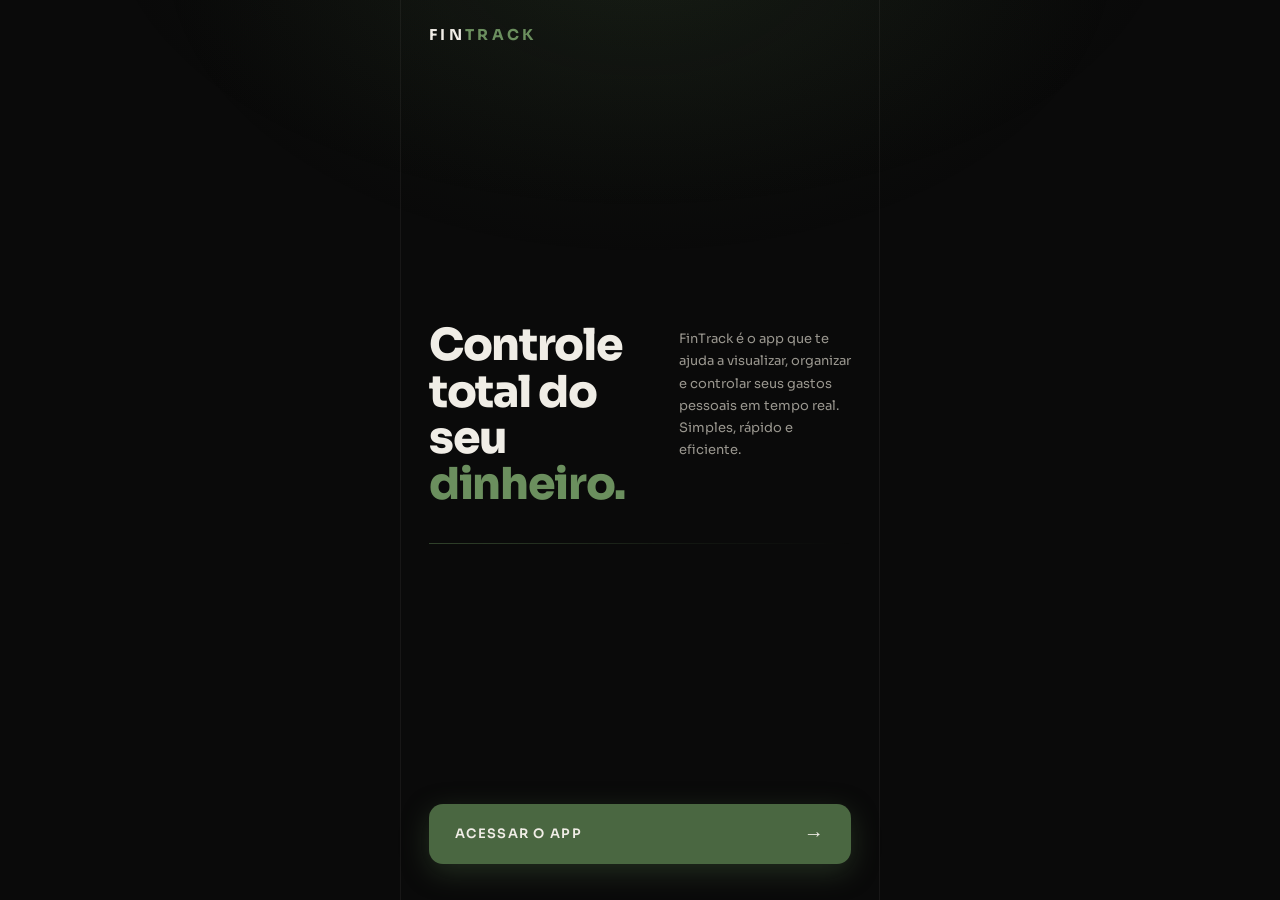
==== frontend/index.html @ 48a3d3e4 "feat: landing page redesign — Sora + layout duas colunas - Fonte Sora (geométrica, estilo C6 Bank) v" ====
<!DOCTYPE html>
<html lang="pt-BR">
<head>
  <meta charset="UTF-8" />
  <meta name="viewport" content="width=device-width, initial-scale=1.0, viewport-fit=cover, maximum-scale=1" />
  <meta name="theme-color" content="#0a0a0a" />
  <meta name="apple-mobile-web-app-capable" content="yes" />
  <meta name="apple-mobile-web-app-status-bar-style" content="black-translucent" />
  <meta name="apple-mobile-web-app-title" content="FinTrack" />
  <meta name="mobile-web-app-capable" content="yes" />
  <meta name="description" content="FinTrack — controle seus gastos pessoais com clareza." />
  <link rel="manifest" href="manifest.json" />
  <title>FinTrack — Controle de Gastos</title>

  <!-- Fonte Sora (estilo C6 Bank) -->
  <link rel="preconnect" href="https://fonts.googleapis.com" />
  <link rel="preconnect" href="https://fonts.gstatic.com" crossorigin />
  <link rel="stylesheet" href="https://fonts.googleapis.com/css2?family=Sora:wght@300;400;500;600;700;800&display=swap" />

  <link rel="stylesheet" href="_shared.css" />

  <!-- Splash screen (uma vez por sessão) -->
  <script>
    (function () {
      if (sessionStorage.getItem('ft-splash')) return;
      sessionStorage.setItem('ft-splash', '1');
      document.addEventListener('DOMContentLoaded', function () {
        var el = document.createElement('div');
        el.id = 'ft-splash';
        el.innerHTML = '<div class="s-mark">F</div><div class="s-name">FINTRACK</div><div class="s-bar"></div>';
        document.body.prepend(el);
        el.addEventListener('animationend', function (e) { if (e.animationName === 'splash-out') el.remove(); });
      });
    })();
  </script>

  <style>
    /* Sobrescreve fontes globais para esta página */
    :root {
      --font-display: 'Sora', system-ui, sans-serif;
      --font-body:    'Sora', system-ui, sans-serif;
    }

    /* ===== Reset da landing ===== */
    *, *::before, *::after { box-sizing: border-box; margin: 0; padding: 0; }

    body {
      background: #0a0a0a;
      color: #f0ede6;
      font-family: 'Sora', system-ui, sans-serif;
      -webkit-font-smoothing: antialiased;
      min-height: 100vh;
      display: flex;
      justify-content: center;
    }

    /* Container centralizado no estilo do app */
    .landing {
      width: 100%;
      max-width: 480px;
      min-height: 100vh;
      display: flex;
      flex-direction: column;
      border-left: 1px solid rgba(240,237,230,0.06);
      border-right: 1px solid rgba(240,237,230,0.06);
      position: relative;
    }

    /* Gradiente de fundo sutil */
    .landing::before {
      content: '';
      position: fixed;
      inset: 0;
      pointer-events: none;
      background: radial-gradient(800px 500px at 50% -5%, rgba(74,103,65,0.12), transparent 60%);
      z-index: 0;
    }
    .landing > * { position: relative; z-index: 1; }

    /* ===== Navbar ===== */
    .navbar {
      display: flex;
      align-items: center;
      padding: max(24px, env(safe-area-inset-top) + 14px) 28px 20px;
    }
    .navbar .wordmark {
      font-family: 'Sora', sans-serif;
      font-size: 15px;
      font-weight: 700;
      letter-spacing: 0.22em;
      text-transform: uppercase;
      color: #f0ede6;
    }
    .navbar .wordmark span { color: #6b8f5e; }

    /* ===== Hero ===== */
    .hero {
      flex: 1;
      display: flex;
      flex-direction: column;
      justify-content: center;
      padding: 24px 28px 28px;
      gap: 36px;
    }

    /* Duas colunas lado a lado */
    .hero-cols {
      display: flex;
      align-items: flex-start;
      gap: 22px;
    }

    .hero-left { flex: 0 0 54%; }

    .hero-left h1 {
      font-family: 'Sora', sans-serif;
      font-weight: 800;
      font-size: clamp(36px, 11vw, 44px);
      line-height: 1.05;
      letter-spacing: -0.03em;
      color: #f0ede6;
    }
    .hero-left h1 .accent { color: #6b8f5e; }

    .hero-right {
      flex: 1;
      padding-top: 6px;
    }
    .hero-right p {
      font-size: 13px;
      font-weight: 400;
      color: #9a978f;
      line-height: 1.7;
    }

    /* Linha divisória sutil */
    .divider {
      width: 100%;
      height: 1px;
      background: linear-gradient(90deg, rgba(74,103,65,0.6) 0%, rgba(74,103,65,0.15) 60%, transparent 100%);
    }

    /* ===== CTA ===== */
    .cta-section {
      padding: 0 28px max(36px, env(safe-area-inset-bottom) + 24px);
    }

    .btn-cta {
      display: flex;
      align-items: center;
      justify-content: space-between;
      width: 100%;
      height: 60px;
      padding: 0 26px;
      background: #4a6741;
      border-radius: 14px;
      color: #f0ede6;
      font-family: 'Sora', sans-serif;
      font-weight: 600;
      font-size: 13px;
      letter-spacing: 0.1em;
      text-transform: uppercase;
      text-decoration: none;
      box-shadow: 0 8px 28px rgba(74,103,65,0.38);
      transition: background 0.2s, transform 0.18s, box-shadow 0.2s;
      animation: rise 0.6s cubic-bezier(0.22,1,0.36,1) 0.2s both;
    }
    .btn-cta:active { transform: scale(0.98); }
    .btn-cta:hover  { background: #587d4d; box-shadow: 0 12px 36px rgba(74,103,65,0.5); }
    .btn-cta .arrow { font-size: 20px; font-weight: 300; }

    /* Animação de entrada do hero */
    .hero-cols  { animation: rise 0.55s cubic-bezier(0.22,1,0.36,1) 0.05s both; }
    .divider    { animation: rise 0.45s cubic-bezier(0.22,1,0.36,1) 0.15s both; }

    @keyframes rise {
      from { opacity: 0; transform: translateY(18px); }
      to   { opacity: 1; transform: translateY(0); }
    }
  </style>
</head>
<body>
  <div class="landing">

    <!-- Navbar -->
    <nav class="navbar">
      <div class="wordmark">Fin<span>Track</span></div>
    </nav>

    <!-- Hero -->
    <section class="hero">
      <div class="hero-cols">
        <div class="hero-left">
          <h1>Controle<br>total do<br>seu<br><span class="accent">dinheiro.</span></h1>
        </div>
        <div class="hero-right">
          <p>FinTrack é o app que te ajuda a visualizar, organizar e controlar seus gastos pessoais em tempo real. Simples, rápido e eficiente.</p>
        </div>
      </div>

      <div class="divider"></div>
    </section>

    <!-- CTA -->
    <div class="cta-section">
      <a href="dashboard.html" class="btn-cta">
        <span>Acessar o app</span>
        <span class="arrow">→</span>
      </a>
    </div>

  </div>
</body>
</html>
---- frontend/_shared.css ----
/* =====================================================================
   FinTrack — _shared.css
   Estilos compartilhados por todas as páginas do app.
   Paleta verde-musgo sobre preto profundo, mobile-first.
   ===================================================================== */

/* ---------- Fontes (Google Fonts) ---------- */
@import url('https://fonts.googleapis.com/css2?family=Cormorant+Garamond:wght@400;500;600;700&family=Inter:wght@400;500;600;700&display=swap');

/* ---------- Tokens de design (variáveis CSS) ---------- */
:root {
  /* Cores */
  --bg:           #0a0a0a;
  --bg-soft:      #111210;
  --primary:      #4a6741;
  --secondary:    #6b8f5e;
  --text:         #f0ede6;
  --text-dim:     #9a978f;
  --text-faint:   #6b6862;
  --card:         #1a1a1a;
  --card-2:       #161616;
  --border:       rgba(74, 103, 65, 0.20);
  --border-soft:  rgba(240, 237, 230, 0.06);
  --glow:         rgba(74, 103, 65, 0.35);

  /* Cores de categoria — vibrantes e distintas */
  --cat-alimentacao: #E17055;
  --cat-transporte:  #00CEC9;
  --cat-lazer:       #FDCB6E;
  --cat-moradia:     #6C5CE7;
  --cat-saude:       #00B894;
  --cat-educacao:    #E84393;
  --cat-outros:      #74B9FF;

  /* Tipografia */
  --font-display: 'Cormorant Garamond', Georgia, serif;
  --font-body:    'Inter', system-ui, -apple-system, sans-serif;

  /* Layout */
  --app-max:    480px;
  --nav-h:      72px;
  --radius:     18px;
  --radius-sm:  12px;

  /* Sombras */
  --shadow-soft: 0 8px 28px rgba(0, 0, 0, 0.45);
  --shadow-glow: 0 6px 22px var(--glow);

  /* Transições */
  --ease: cubic-bezier(0.22, 1, 0.36, 1);
}

/* ---------- Reset ---------- */
*,
*::before,
*::after { box-sizing: border-box; margin: 0; padding: 0; }

html { -webkit-text-size-adjust: 100%; }

body {
  font-family: var(--font-body);
  background: var(--bg);
  color: var(--text);
  line-height: 1.5;
  -webkit-font-smoothing: antialiased;
  text-rendering: optimizeLegibility;
  min-height: 100vh;
  display: flex;
  justify-content: center;
}

body::before {
  content: '';
  position: fixed;
  inset: 0;
  pointer-events: none;
  background:
    radial-gradient(900px 500px at 50% -10%, rgba(74,103,65,0.10), transparent 60%);
  z-index: 0;
}

img { max-width: 100%; display: block; }
button { font-family: inherit; cursor: pointer; border: none; background: none; color: inherit; }
input, select, textarea { font-family: inherit; }
a { color: inherit; text-decoration: none; }
ul { list-style: none; }

/* ---------- Container do app ---------- */
.app {
  position: relative;
  z-index: 1;
  width: 100%;
  max-width: var(--app-max);
  min-height: 100vh;
  background: var(--bg);
  display: flex;
  flex-direction: column;
  border-left: 1px solid var(--border-soft);
  border-right: 1px solid var(--border-soft);
}

.screen {
  flex: 1;
  padding: 0 20px calc(var(--nav-h) + 28px);
  animation: page-in 0.5s var(--ease) both;
}

/* ---------- Tipografia utilitária ---------- */
.display {
  font-family: var(--font-display);
  font-weight: 400;
  line-height: 0.92;
  letter-spacing: 0.5px;
  text-transform: uppercase;
}
.eyebrow {
  font-size: 12px;
  letter-spacing: 0.18em;
  text-transform: uppercase;
  color: var(--secondary);
  font-weight: 600;
}
.muted { color: var(--text-dim); }
.faint { color: var(--text-faint); }

/* ---------- Cabeçalho de página ---------- */
.topbar {
  position: sticky;
  top: 0;
  z-index: 20;
  padding: max(26px, env(safe-area-inset-top) + 12px) 20px 16px;
  background: linear-gradient(180deg, var(--bg) 70%, transparent);
  display: flex;
  align-items: flex-end;
  justify-content: space-between;
  gap: 12px;
}
.topbar h1 {
  font-family: var(--font-display);
  font-weight: 600;
  font-size: 38px;
  letter-spacing: 0.5px;
  line-height: 0.95;
}
.topbar .sub { font-size: 13px; color: var(--text-dim); margin-top: 2px; }

/* ---------- Cards ---------- */
.card {
  background: linear-gradient(180deg, rgba(26,26,26,0.92), rgba(20,20,20,0.92));
  backdrop-filter: blur(8px);
  -webkit-backdrop-filter: blur(8px);
  border: 1px solid var(--border);
  border-radius: var(--radius);
  padding: 18px;
  box-shadow: var(--shadow-soft);
  transition: transform 0.25s var(--ease), border-color 0.25s var(--ease), box-shadow 0.25s var(--ease);
}
.card.interactive:hover { transform: translateY(-3px); border-color: rgba(74,103,65,0.45); }
.card.interactive:active { transform: translateY(-1px) scale(0.995); }

/* ---------- Botões ---------- */
.btn {
  display: inline-flex;
  align-items: center;
  justify-content: center;
  gap: 9px;
  height: 54px;
  padding: 0 24px;
  border-radius: 14px;
  font-weight: 600;
  font-size: 16px;
  letter-spacing: 0.01em;
  transition: transform 0.18s var(--ease), box-shadow 0.25s var(--ease), background 0.25s var(--ease), filter 0.2s var(--ease);
  user-select: none;
}
.btn:active { transform: scale(0.96); }
.btn-primary {
  background: linear-gradient(180deg, var(--secondary), var(--primary));
  color: #0c130a;
  box-shadow: var(--shadow-glow);
}
.btn-primary:hover { filter: brightness(1.06); box-shadow: 0 10px 30px var(--glow); }
.btn-ghost {
  background: rgba(240,237,230,0.04);
  border: 1px solid var(--border);
  color: var(--text);
}
.btn-ghost:hover { border-color: rgba(74,103,65,0.5); background: rgba(74,103,65,0.08); }
.btn-block { width: 100%; }
.btn-danger { background: rgba(180, 70, 60, 0.14); border: 1px solid rgba(180,70,60,0.4); color: #e8a59c; }
.btn-danger:hover { background: rgba(180,70,60,0.22); }

/* ---------- Pills ---------- */
.pills {
  display: flex;
  gap: 9px;
  overflow-x: auto;
  padding: 4px 0 8px;
  scrollbar-width: none;
}
.pills::-webkit-scrollbar { display: none; }
.pill {
  flex: 0 0 auto;
  display: inline-flex;
  align-items: center;
  gap: 7px;
  height: 38px;
  padding: 0 15px;
  border-radius: 100px;
  font-size: 13.5px;
  font-weight: 500;
  white-space: nowrap;
  background: rgba(240,237,230,0.04);
  border: 1px solid var(--border-soft);
  color: var(--text-dim);
  transition: all 0.2s var(--ease);
}
.pill:active { transform: scale(0.95); }
.pill.active {
  background: rgba(74,103,65,0.22);
  border-color: var(--primary);
  color: var(--text);
  box-shadow: 0 0 0 1px rgba(74,103,65,0.3), var(--shadow-glow);
}

/* ---------- Campos de formulário ---------- */
.field { margin-bottom: 18px; }
.field label {
  display: block;
  font-size: 12px;
  letter-spacing: 0.12em;
  text-transform: uppercase;
  color: var(--text-dim);
  margin-bottom: 9px;
  font-weight: 600;
}
.input {
  width: 100%;
  height: 56px;
  padding: 0 16px;
  background: var(--card);
  border: 1px solid var(--border);
  border-radius: var(--radius-sm);
  color: var(--text);
  font-size: 16px;
  transition: border-color 0.2s var(--ease), box-shadow 0.2s var(--ease);
}
.input::placeholder { color: var(--text-faint); }
.input:focus {
  outline: none;
  border-color: var(--secondary);
  box-shadow: 0 0 0 3px rgba(74,103,65,0.18);
}
textarea.input { height: auto; min-height: 92px; padding: 14px 16px; resize: vertical; line-height: 1.5; }

/* ---------- Navegação inferior fixa ---------- */
.bottom-nav {
  position: fixed;
  bottom: 0;
  left: 50%;
  transform: translateX(-50%);
  width: 100%;
  max-width: var(--app-max);
  height: var(--nav-h);
  display: grid;
  grid-template-columns: repeat(4, 1fr);
  align-items: center;
  background: rgba(14,14,14,0.82);
  backdrop-filter: blur(18px) saturate(140%);
  -webkit-backdrop-filter: blur(18px) saturate(140%);
  border-top: 1px solid var(--border);
  padding-bottom: env(safe-area-inset-bottom, 0);
  z-index: 50;
}
.nav-item {
  display: flex;
  flex-direction: column;
  align-items: center;
  gap: 4px;
  font-size: 10.5px;
  letter-spacing: 0.04em;
  color: var(--text-faint);
  font-weight: 600;
  transition: color 0.2s var(--ease);
}
.nav-item svg { width: 23px; height: 23px; transition: transform 0.25s var(--ease); }
.nav-item:active svg { transform: scale(0.85); }
.nav-item.active { color: var(--secondary); }
.nav-item.active svg { filter: drop-shadow(0 0 8px var(--glow)); }

.nav-item.nav-add svg {
  width: 46px; height: 46px;
  margin-top: -22px;
  background: linear-gradient(180deg, var(--secondary), var(--primary));
  border-radius: 50%;
  padding: 11px;
  color: #0c130a;
  box-shadow: var(--shadow-glow);
}

/* ---------- Spinner ---------- */
.spinner {
  width: 34px; height: 34px;
  border-radius: 50%;
  border: 3px solid rgba(74,103,65,0.22);
  border-top-color: var(--secondary);
  animation: spin 0.8s linear infinite;
}
.loading-wrap {
  display: flex;
  flex-direction: column;
  align-items: center;
  gap: 14px;
  padding: 60px 0;
  color: var(--text-dim);
  font-size: 13px;
}

/* ---------- Estado vazio ---------- */
.empty {
  text-align: center;
  padding: 54px 24px;
  color: var(--text-dim);
}
.empty .ic { font-size: 38px; margin-bottom: 12px; opacity: 0.7; }

/* ---------- Notice (API offline / demo) ---------- */
.notice {
  display: flex;
  align-items: center;
  gap: 9px;
  font-size: 12px;
  color: var(--text-dim);
  background: rgba(201,178,122,0.08);
  border: 1px solid rgba(201,178,122,0.2);
  border-radius: 10px;
  padding: 9px 12px;
  margin: 4px 0 14px;
}
.notice b { color: var(--cat-lazer); font-weight: 600; }

/* ---------- Toast ---------- */
.toast {
  position: fixed;
  left: 50%;
  bottom: calc(var(--nav-h) + 18px);
  transform: translate(-50%, 24px);
  background: linear-gradient(180deg, var(--secondary), var(--primary));
  color: #0c130a;
  font-weight: 600;
  font-size: 14px;
  padding: 13px 22px;
  border-radius: 100px;
  box-shadow: var(--shadow-glow);
  opacity: 0;
  pointer-events: none;
  transition: opacity 0.3s var(--ease), transform 0.4s var(--ease);
  z-index: 200;
  display: flex; align-items: center; gap: 8px;
}
.toast.show { opacity: 1; transform: translate(-50%, 0); }

/* ---------- Animações ---------- */
@keyframes spin { to { transform: rotate(360deg); } }
@keyframes page-in {
  from { opacity: 0; transform: translateY(10px); }
  to   { opacity: 1; transform: translateY(0); }
}
@keyframes rise {
  from { opacity: 0; transform: translateY(16px); }
  to   { opacity: 1; transform: translateY(0); }
}
@keyframes pop {
  0%   { transform: scale(0.6); opacity: 0; }
  60%  { transform: scale(1.08); }
  100% { transform: scale(1); opacity: 1; }
}
.rise { animation: rise 0.55s var(--ease) both; }
.stagger > * { animation: rise 0.5s var(--ease) both; }
.stagger > *:nth-child(1) { animation-delay: 0.04s; }
.stagger > *:nth-child(2) { animation-delay: 0.10s; }
.stagger > *:nth-child(3) { animation-delay: 0.16s; }
.stagger > *:nth-child(4) { animation-delay: 0.22s; }
.stagger > *:nth-child(5) { animation-delay: 0.28s; }
.stagger > *:nth-child(6) { animation-delay: 0.34s; }
.stagger > *:nth-child(7) { animation-delay: 0.40s; }

@media (prefers-reduced-motion: reduce) {
  * { animation: none !important; transition: none !important; }
}

/* Scrollbar discreta */
::-webkit-scrollbar { width: 0; height: 0; }

/* ---------- Splash screen ---------- */
#ft-splash {
  position: fixed; inset: 0; z-index: 9999;
  background: #0a0a0a;
  display: flex; flex-direction: column;
  align-items: center; justify-content: center; gap: 18px;
  animation: splash-out 0.45s cubic-bezier(0.55, 0, 1, 0.45) 1.9s forwards;
}
#ft-splash .s-mark {
  width: 80px; height: 80px; border-radius: 24px;
  background: linear-gradient(160deg, #6b8f5e, #4a6741);
  display: grid; place-items: center;
  font-family: 'Cormorant Garamond', Georgia, serif; font-size: 52px; font-weight: 700;
  color: #0c130a;
  box-shadow: 0 0 60px rgba(74,103,65,0.55), 0 0 140px rgba(74,103,65,0.18);
  animation: splash-pop 0.6s cubic-bezier(0.22, 1, 0.36, 1) both;
}
#ft-splash .s-name {
  font-family: 'Cormorant Garamond', Georgia, serif; font-size: 58px; font-weight: 600;
  letter-spacing: 12px; color: #f0ede6; line-height: 1;
  animation: splash-rise 0.5s cubic-bezier(0.22, 1, 0.36, 1) 0.3s both;
}
#ft-splash .s-bar {
  width: 48px; height: 2px; border-radius: 2px;
  background: linear-gradient(90deg, #6b8f5e, transparent);
  animation: splash-rise 0.5s cubic-bezier(0.22, 1, 0.36, 1) 0.5s both;
}
@keyframes splash-pop {
  0%   { transform: scale(0.2) rotate(-15deg); opacity: 0; }
  65%  { transform: scale(1.1) rotate(2deg); }
  100% { transform: scale(1) rotate(0deg); opacity: 1; }
}
@keyframes splash-rise {
  from { opacity: 0; transform: translateY(20px); }
  to   { opacity: 1; transform: translateY(0); }
}
@keyframes splash-out {
  from { opacity: 1; }
  to   { opacity: 0; pointer-events: none; }
}
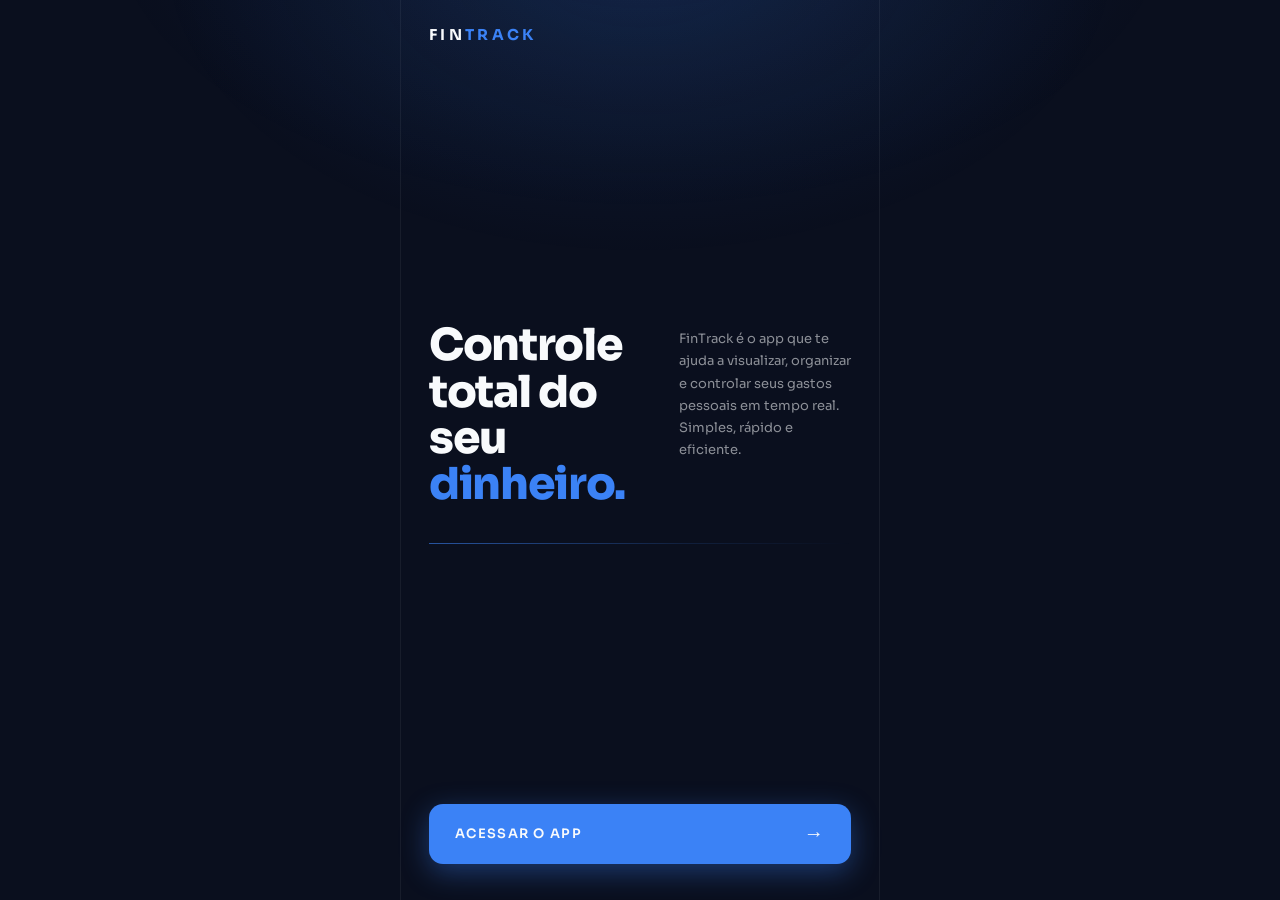
==== commit ea1e4886: "feat: paleta Midnight Finance + elementos gráficos Paleta completa atualizada em todos os arquivos: " ====
--- a/frontend/index.html
+++ b/frontend/index.html
@@ -3,7 +3,7 @@
 <head>
   <meta charset="UTF-8" />
   <meta name="viewport" content="width=device-width, initial-scale=1.0, viewport-fit=cover, maximum-scale=1" />
-  <meta name="theme-color" content="#0a0a0a" />
+  <meta name="theme-color" content="#0a0f1e" />
   <meta name="apple-mobile-web-app-capable" content="yes" />
   <meta name="apple-mobile-web-app-status-bar-style" content="black-translucent" />
   <meta name="apple-mobile-web-app-title" content="FinTrack" />
@@ -27,7 +27,7 @@
       document.addEventListener('DOMContentLoaded', function () {
         var el = document.createElement('div');
         el.id = 'ft-splash';
-        el.innerHTML = '<div class="s-mark">F</div><div class="s-name">FINTRACK</div><div class="s-bar"></div>';
+        el.innerHTML = '<div class="s-word"><span class="s-fin">Fin</span><span class="s-track">Track</span></div><div class="s-bar"></div>';
         document.body.prepend(el);
         el.addEventListener('animationend', function (e) { if (e.animationName === 'splash-out') el.remove(); });
       });
@@ -45,8 +45,8 @@
     *, *::before, *::after { box-sizing: border-box; margin: 0; padding: 0; }
 
     body {
-      background: #0a0a0a;
-      color: #f0ede6;
+      background: #0a0f1e;
+      color: #f8fafc;
       font-family: 'Sora', system-ui, sans-serif;
       -webkit-font-smoothing: antialiased;
       min-height: 100vh;
@@ -61,8 +61,8 @@
       min-height: 100vh;
       display: flex;
       flex-direction: column;
-      border-left: 1px solid rgba(240,237,230,0.06);
-      border-right: 1px solid rgba(240,237,230,0.06);
+      border-left: 1px solid rgba(248,250,252,0.06);
+      border-right: 1px solid rgba(248,250,252,0.06);
       position: relative;
     }
 
@@ -72,7 +72,7 @@
       position: fixed;
       inset: 0;
       pointer-events: none;
-      background: radial-gradient(800px 500px at 50% -5%, rgba(74,103,65,0.12), transparent 60%);
+      background: radial-gradient(800px 500px at 50% -5%, rgba(59,130,246,0.12), transparent 60%);
       z-index: 0;
     }
     .landing > * { position: relative; z-index: 1; }
@@ -89,9 +89,9 @@
       font-weight: 700;
       letter-spacing: 0.22em;
       text-transform: uppercase;
-      color: #f0ede6;
-    }
-    .navbar .wordmark span { color: #6b8f5e; }
+      color: #f8fafc;
+    }
+    .navbar .wordmark span { color: #3b82f6; }
 
     /* ===== Hero ===== */
     .hero {
@@ -118,9 +118,9 @@
       font-size: clamp(36px, 11vw, 44px);
       line-height: 1.05;
       letter-spacing: -0.03em;
-      color: #f0ede6;
-    }
-    .hero-left h1 .accent { color: #6b8f5e; }
+      color: #f8fafc;
+    }
+    .hero-left h1 .accent { color: #3b82f6; }
 
     .hero-right {
       flex: 1;
@@ -129,7 +129,7 @@
     .hero-right p {
       font-size: 13px;
       font-weight: 400;
-      color: #9a978f;
+      color: rgba(248,250,252,0.55);
       line-height: 1.7;
     }
 
@@ -137,7 +137,7 @@
     .divider {
       width: 100%;
       height: 1px;
-      background: linear-gradient(90deg, rgba(74,103,65,0.6) 0%, rgba(74,103,65,0.15) 60%, transparent 100%);
+      background: linear-gradient(90deg, rgba(59,130,246,0.6) 0%, rgba(59,130,246,0.15) 60%, transparent 100%);
     }
 
     /* ===== CTA ===== */
@@ -152,21 +152,21 @@
       width: 100%;
       height: 60px;
       padding: 0 26px;
-      background: #4a6741;
+      background: #3b82f6;
       border-radius: 14px;
-      color: #f0ede6;
+      color: #f8fafc;
       font-family: 'Sora', sans-serif;
       font-weight: 600;
       font-size: 13px;
       letter-spacing: 0.1em;
       text-transform: uppercase;
       text-decoration: none;
-      box-shadow: 0 8px 28px rgba(74,103,65,0.38);
+      box-shadow: 0 8px 28px rgba(59,130,246,0.38);
       transition: background 0.2s, transform 0.18s, box-shadow 0.2s;
       animation: rise 0.6s cubic-bezier(0.22,1,0.36,1) 0.2s both;
     }
     .btn-cta:active { transform: scale(0.98); }
-    .btn-cta:hover  { background: #587d4d; box-shadow: 0 12px 36px rgba(74,103,65,0.5); }
+    .btn-cta:hover  { background: #2563eb; box-shadow: 0 12px 36px rgba(59,130,246,0.5); }
     .btn-cta .arrow { font-size: 20px; font-weight: 300; }
 
     /* Animação de entrada do hero */
--- a/frontend/_shared.css
+++ b/frontend/_shared.css
@@ -5,23 +5,25 @@
    ===================================================================== */
 
 /* ---------- Fontes (Google Fonts) ---------- */
-@import url('https://fonts.googleapis.com/css2?family=Cormorant+Garamond:wght@400;500;600;700&family=Inter:wght@400;500;600;700&display=swap');
+@import url('https://fonts.googleapis.com/css2?family=Sora:wght@300;400;500;600;700;800&family=Inter:wght@400;500;600;700&display=swap');
 
 /* ---------- Tokens de design (variáveis CSS) ---------- */
 :root {
-  /* Cores */
-  --bg:           #0a0a0a;
-  --bg-soft:      #111210;
-  --primary:      #4a6741;
-  --secondary:    #6b8f5e;
-  --text:         #f0ede6;
-  --text-dim:     #9a978f;
-  --text-faint:   #6b6862;
-  --card:         #1a1a1a;
-  --card-2:       #161616;
-  --border:       rgba(74, 103, 65, 0.20);
-  --border-soft:  rgba(240, 237, 230, 0.06);
-  --glow:         rgba(74, 103, 65, 0.35);
+  /* Cores — Midnight Finance */
+  --bg:           #0a0f1e;
+  --bg-soft:      #111827;
+  --primary:      #3b82f6;
+  --primary-hover:#2563eb;
+  --secondary:    #60a5fa;
+  --accent:       #f59e0b;
+  --text:         #f8fafc;
+  --text-dim:     rgba(248, 250, 252, 0.55);
+  --text-faint:   rgba(248, 250, 252, 0.35);
+  --card:         #111827;
+  --card-2:       #0f1629;
+  --border:       rgba(59, 130, 246, 0.15);
+  --border-soft:  rgba(248, 250, 252, 0.06);
+  --glow:         rgba(59, 130, 246, 0.35);
 
   /* Cores de categoria — vibrantes e distintas */
   --cat-alimentacao: #E17055;
@@ -33,7 +35,7 @@
   --cat-outros:      #74B9FF;
 
   /* Tipografia */
-  --font-display: 'Cormorant Garamond', Georgia, serif;
+  --font-display: 'Sora', system-ui, sans-serif;
   --font-body:    'Inter', system-ui, -apple-system, sans-serif;
 
   /* Layout */
@@ -75,7 +77,7 @@
   inset: 0;
   pointer-events: none;
   background:
-    radial-gradient(900px 500px at 50% -10%, rgba(74,103,65,0.10), transparent 60%);
+    radial-gradient(900px 500px at 50% -10%, rgba(59,130,246,0.10), transparent 60%);
   z-index: 0;
 }
 
@@ -137,16 +139,16 @@
 }
 .topbar h1 {
   font-family: var(--font-display);
-  font-weight: 600;
-  font-size: 38px;
-  letter-spacing: 0.5px;
-  line-height: 0.95;
+  font-weight: 700;
+  font-size: 34px;
+  letter-spacing: -0.03em;
+  line-height: 1.0;
 }
 .topbar .sub { font-size: 13px; color: var(--text-dim); margin-top: 2px; }
 
 /* ---------- Cards ---------- */
 .card {
-  background: linear-gradient(180deg, rgba(26,26,26,0.92), rgba(20,20,20,0.92));
+  background: linear-gradient(180deg, rgba(17,24,39,0.94), rgba(15,20,35,0.94));
   backdrop-filter: blur(8px);
   -webkit-backdrop-filter: blur(8px);
   border: 1px solid var(--border);
@@ -155,7 +157,7 @@
   box-shadow: var(--shadow-soft);
   transition: transform 0.25s var(--ease), border-color 0.25s var(--ease), box-shadow 0.25s var(--ease);
 }
-.card.interactive:hover { transform: translateY(-3px); border-color: rgba(74,103,65,0.45); }
+.card.interactive:hover { transform: translateY(-3px); border-color: rgba(59,130,246,0.45); }
 .card.interactive:active { transform: translateY(-1px) scale(0.995); }
 
 /* ---------- Botões ---------- */
@@ -176,16 +178,16 @@
 .btn:active { transform: scale(0.96); }
 .btn-primary {
   background: linear-gradient(180deg, var(--secondary), var(--primary));
-  color: #0c130a;
+  color: #f8fafc;
   box-shadow: var(--shadow-glow);
 }
 .btn-primary:hover { filter: brightness(1.06); box-shadow: 0 10px 30px var(--glow); }
 .btn-ghost {
-  background: rgba(240,237,230,0.04);
+  background: rgba(248,250,252,0.04);
   border: 1px solid var(--border);
   color: var(--text);
 }
-.btn-ghost:hover { border-color: rgba(74,103,65,0.5); background: rgba(74,103,65,0.08); }
+.btn-ghost:hover { border-color: rgba(59,130,246,0.5); background: rgba(59,130,246,0.08); }
 .btn-block { width: 100%; }
 .btn-danger { background: rgba(180, 70, 60, 0.14); border: 1px solid rgba(180,70,60,0.4); color: #e8a59c; }
 .btn-danger:hover { background: rgba(180,70,60,0.22); }
@@ -210,17 +212,17 @@
   font-size: 13.5px;
   font-weight: 500;
   white-space: nowrap;
-  background: rgba(240,237,230,0.04);
+  background: rgba(248,250,252,0.04);
   border: 1px solid var(--border-soft);
   color: var(--text-dim);
   transition: all 0.2s var(--ease);
 }
 .pill:active { transform: scale(0.95); }
 .pill.active {
-  background: rgba(74,103,65,0.22);
+  background: rgba(59,130,246,0.18);
   border-color: var(--primary);
   color: var(--text);
-  box-shadow: 0 0 0 1px rgba(74,103,65,0.3), var(--shadow-glow);
+  box-shadow: 0 0 0 1px rgba(59,130,246,0.3), var(--shadow-glow);
 }
 
 /* ---------- Campos de formulário ---------- */
@@ -249,7 +251,7 @@
 .input:focus {
   outline: none;
   border-color: var(--secondary);
-  box-shadow: 0 0 0 3px rgba(74,103,65,0.18);
+  box-shadow: 0 0 0 3px rgba(59,130,246,0.18);
 }
 textarea.input { height: auto; min-height: 92px; padding: 14px 16px; resize: vertical; line-height: 1.5; }
 
@@ -265,7 +267,7 @@
   display: grid;
   grid-template-columns: repeat(4, 1fr);
   align-items: center;
-  background: rgba(14,14,14,0.82);
+  background: rgba(10,15,30,0.88);
   backdrop-filter: blur(18px) saturate(140%);
   -webkit-backdrop-filter: blur(18px) saturate(140%);
   border-top: 1px solid var(--border);
@@ -294,7 +296,7 @@
   background: linear-gradient(180deg, var(--secondary), var(--primary));
   border-radius: 50%;
   padding: 11px;
-  color: #0c130a;
+  color: #f8fafc;
   box-shadow: var(--shadow-glow);
 }
 
@@ -302,7 +304,7 @@
 .spinner {
   width: 34px; height: 34px;
   border-radius: 50%;
-  border: 3px solid rgba(74,103,65,0.22);
+  border: 3px solid rgba(59,130,246,0.22);
   border-top-color: var(--secondary);
   animation: spin 0.8s linear infinite;
 }
@@ -346,7 +348,7 @@
   bottom: calc(var(--nav-h) + 18px);
   transform: translate(-50%, 24px);
   background: linear-gradient(180deg, var(--secondary), var(--primary));
-  color: #0c130a;
+  color: #f8fafc;
   font-weight: 600;
   font-size: 14px;
   padding: 13px 22px;
@@ -395,38 +397,33 @@
 /* ---------- Splash screen ---------- */
 #ft-splash {
   position: fixed; inset: 0; z-index: 9999;
-  background: #0a0a0a;
+  background: #0a0f1e;
   display: flex; flex-direction: column;
-  align-items: center; justify-content: center; gap: 18px;
-  animation: splash-out 0.45s cubic-bezier(0.55, 0, 1, 0.45) 1.9s forwards;
-}
-#ft-splash .s-mark {
-  width: 80px; height: 80px; border-radius: 24px;
-  background: linear-gradient(160deg, #6b8f5e, #4a6741);
-  display: grid; place-items: center;
-  font-family: 'Cormorant Garamond', Georgia, serif; font-size: 52px; font-weight: 700;
-  color: #0c130a;
-  box-shadow: 0 0 60px rgba(74,103,65,0.55), 0 0 140px rgba(74,103,65,0.18);
-  animation: splash-pop 0.6s cubic-bezier(0.22, 1, 0.36, 1) both;
-}
-#ft-splash .s-name {
-  font-family: 'Cormorant Garamond', Georgia, serif; font-size: 58px; font-weight: 600;
-  letter-spacing: 12px; color: #f0ede6; line-height: 1;
-  animation: splash-rise 0.5s cubic-bezier(0.22, 1, 0.36, 1) 0.3s both;
-}
+  align-items: center; justify-content: center; gap: 14px;
+  animation: splash-out 0.5s ease 2.0s forwards;
+}
+#ft-splash .s-word {
+  font-family: 'Sora', system-ui, sans-serif;
+  font-weight: 800;
+  font-size: 52px;
+  letter-spacing: -0.04em;
+  line-height: 1;
+  animation: splash-word 0.7s cubic-bezier(0.22, 1, 0.36, 1) both;
+}
+#ft-splash .s-fin   { color: #3b82f6; }
+#ft-splash .s-track { color: #f8fafc; }
 #ft-splash .s-bar {
-  width: 48px; height: 2px; border-radius: 2px;
-  background: linear-gradient(90deg, #6b8f5e, transparent);
-  animation: splash-rise 0.5s cubic-bezier(0.22, 1, 0.36, 1) 0.5s both;
-}
-@keyframes splash-pop {
-  0%   { transform: scale(0.2) rotate(-15deg); opacity: 0; }
-  65%  { transform: scale(1.1) rotate(2deg); }
-  100% { transform: scale(1) rotate(0deg); opacity: 1; }
-}
-@keyframes splash-rise {
-  from { opacity: 0; transform: translateY(20px); }
-  to   { opacity: 1; transform: translateY(0); }
+  height: 2px; width: 0; border-radius: 2px;
+  background: linear-gradient(90deg, #3b82f6, #2563eb);
+  animation: splash-bar 0.55s cubic-bezier(0.22, 1, 0.36, 1) 0.35s forwards;
+}
+@keyframes splash-word {
+  from { opacity: 0; filter: blur(14px); transform: scale(0.88); }
+  to   { opacity: 1; filter: blur(0);    transform: scale(1); }
+}
+@keyframes splash-bar {
+  from { width: 0; }
+  to   { width: 72px; }
 }
 @keyframes splash-out {
   from { opacity: 1; }
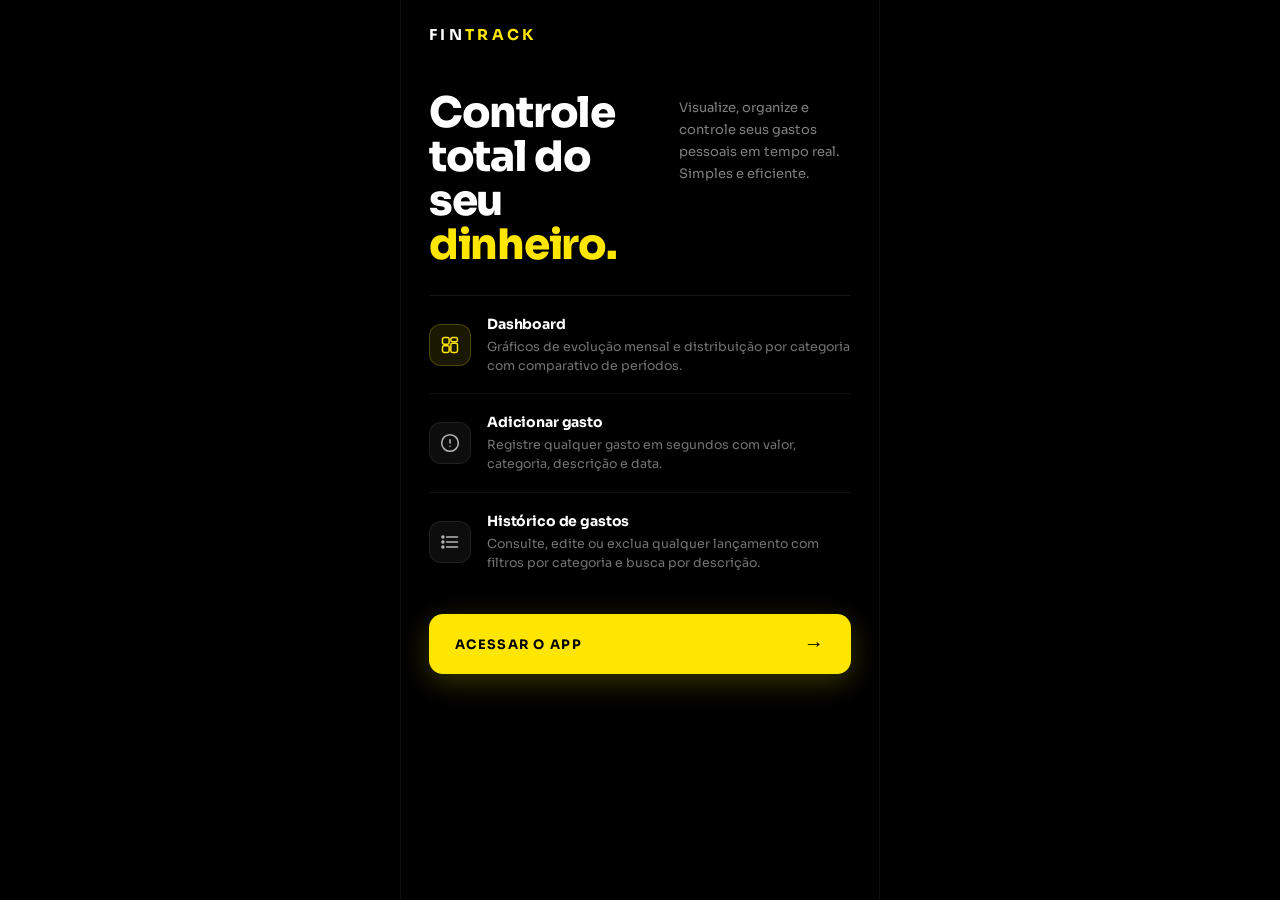
==== commit 213842a3: "feat: paleta preta/branca/amarela + features landing + emblemas SVG - Nova paleta estilo C6 Bank: fu" ====
--- a/frontend/index.html
+++ b/frontend/index.html
@@ -3,7 +3,7 @@
 <head>
   <meta charset="UTF-8" />
   <meta name="viewport" content="width=device-width, initial-scale=1.0, viewport-fit=cover, maximum-scale=1" />
-  <meta name="theme-color" content="#0a0f1e" />
+  <meta name="theme-color" content="#000000" />
   <meta name="apple-mobile-web-app-capable" content="yes" />
   <meta name="apple-mobile-web-app-status-bar-style" content="black-translucent" />
   <meta name="apple-mobile-web-app-title" content="FinTrack" />
@@ -12,14 +12,12 @@
   <link rel="manifest" href="manifest.json" />
   <title>FinTrack — Controle de Gastos</title>
 
-  <!-- Fonte Sora (estilo C6 Bank) -->
   <link rel="preconnect" href="https://fonts.googleapis.com" />
   <link rel="preconnect" href="https://fonts.gstatic.com" crossorigin />
   <link rel="stylesheet" href="https://fonts.googleapis.com/css2?family=Sora:wght@300;400;500;600;700;800&display=swap" />
 
   <link rel="stylesheet" href="_shared.css" />
 
-  <!-- Splash screen (uma vez por sessão) -->
   <script>
     (function () {
       if (sessionStorage.getItem('ft-splash')) return;
@@ -35,18 +33,16 @@
   </script>
 
   <style>
-    /* Sobrescreve fontes globais para esta página */
     :root {
       --font-display: 'Sora', system-ui, sans-serif;
       --font-body:    'Sora', system-ui, sans-serif;
     }
 
-    /* ===== Reset da landing ===== */
     *, *::before, *::after { box-sizing: border-box; margin: 0; padding: 0; }
 
     body {
-      background: #0a0f1e;
-      color: #f8fafc;
+      background: #000000;
+      color: #ffffff;
       font-family: 'Sora', system-ui, sans-serif;
       -webkit-font-smoothing: antialiased;
       min-height: 100vh;
@@ -54,28 +50,15 @@
       justify-content: center;
     }
 
-    /* Container centralizado no estilo do app */
     .landing {
       width: 100%;
       max-width: 480px;
       min-height: 100vh;
       display: flex;
       flex-direction: column;
-      border-left: 1px solid rgba(248,250,252,0.06);
-      border-right: 1px solid rgba(248,250,252,0.06);
-      position: relative;
-    }
-
-    /* Gradiente de fundo sutil */
-    .landing::before {
-      content: '';
-      position: fixed;
-      inset: 0;
-      pointer-events: none;
-      background: radial-gradient(800px 500px at 50% -5%, rgba(59,130,246,0.12), transparent 60%);
-      z-index: 0;
-    }
-    .landing > * { position: relative; z-index: 1; }
+      border-left: 1px solid rgba(255,255,255,0.06);
+      border-right: 1px solid rgba(255,255,255,0.06);
+    }
 
     /* ===== Navbar ===== */
     .navbar {
@@ -89,25 +72,23 @@
       font-weight: 700;
       letter-spacing: 0.22em;
       text-transform: uppercase;
-      color: #f8fafc;
-    }
-    .navbar .wordmark span { color: #3b82f6; }
+      color: #ffffff;
+    }
+    .navbar .wordmark span { color: #FFE600; }
 
     /* ===== Hero ===== */
     .hero {
-      flex: 1;
       display: flex;
       flex-direction: column;
-      justify-content: center;
-      padding: 24px 28px 28px;
-      gap: 36px;
-    }
-
-    /* Duas colunas lado a lado */
+      padding: 24px 28px 0;
+      gap: 28px;
+    }
+
     .hero-cols {
       display: flex;
       align-items: flex-start;
       gap: 22px;
+      animation: rise 0.55s cubic-bezier(0.22,1,0.36,1) 0.05s both;
     }
 
     .hero-left { flex: 0 0 54%; }
@@ -115,12 +96,12 @@
     .hero-left h1 {
       font-family: 'Sora', sans-serif;
       font-weight: 800;
-      font-size: clamp(36px, 11vw, 44px);
+      font-size: clamp(34px, 10.5vw, 42px);
       line-height: 1.05;
       letter-spacing: -0.03em;
-      color: #f8fafc;
-    }
-    .hero-left h1 .accent { color: #3b82f6; }
+      color: #ffffff;
+    }
+    .hero-left h1 .accent { color: #FFE600; }
 
     .hero-right {
       flex: 1;
@@ -129,20 +110,68 @@
     .hero-right p {
       font-size: 13px;
       font-weight: 400;
-      color: rgba(248,250,252,0.55);
+      color: rgba(255,255,255,0.50);
       line-height: 1.7;
     }
 
-    /* Linha divisória sutil */
+    /* Divisor */
     .divider {
       width: 100%;
       height: 1px;
-      background: linear-gradient(90deg, rgba(59,130,246,0.6) 0%, rgba(59,130,246,0.15) 60%, transparent 100%);
+      background: rgba(255,255,255,0.08);
+      animation: rise 0.45s cubic-bezier(0.22,1,0.36,1) 0.15s both;
+    }
+
+    /* ===== Features ===== */
+    .features {
+      display: flex;
+      flex-direction: column;
+      gap: 0;
+      padding: 0 28px;
+      animation: rise 0.5s cubic-bezier(0.22,1,0.36,1) 0.18s both;
+    }
+
+    .feat-item {
+      display: flex;
+      align-items: center;
+      gap: 16px;
+      padding: 18px 0;
+      border-bottom: 1px solid rgba(255,255,255,0.06);
+    }
+    .feat-item:last-child { border-bottom: none; }
+
+    .feat-icon {
+      flex: 0 0 42px;
+      height: 42px;
+      border-radius: 12px;
+      background: rgba(255,255,255,0.05);
+      border: 1px solid rgba(255,255,255,0.08);
+      display: flex;
+      align-items: center;
+      justify-content: center;
+      color: rgba(255,255,255,0.7);
+    }
+    .feat-icon svg { width: 20px; height: 20px; }
+    .feat-icon.yellow { background: rgba(255,230,0,0.10); border-color: rgba(255,230,0,0.22); color: #FFE600; }
+
+    .feat-body { flex: 1; min-width: 0; }
+    .feat-title {
+      font-size: 14px;
+      font-weight: 700;
+      color: #ffffff;
+      letter-spacing: -0.01em;
+      margin-bottom: 3px;
+    }
+    .feat-desc {
+      font-size: 12.5px;
+      color: rgba(255,255,255,0.45);
+      line-height: 1.5;
     }
 
     /* ===== CTA ===== */
     .cta-section {
-      padding: 0 28px max(36px, env(safe-area-inset-bottom) + 24px);
+      padding: 24px 28px max(36px, env(safe-area-inset-bottom) + 24px);
+      animation: rise 0.6s cubic-bezier(0.22,1,0.36,1) 0.22s both;
     }
 
     .btn-cta {
@@ -152,26 +181,21 @@
       width: 100%;
       height: 60px;
       padding: 0 26px;
-      background: #3b82f6;
+      background: #FFE600;
       border-radius: 14px;
-      color: #f8fafc;
+      color: #000000;
       font-family: 'Sora', sans-serif;
-      font-weight: 600;
+      font-weight: 700;
       font-size: 13px;
       letter-spacing: 0.1em;
       text-transform: uppercase;
       text-decoration: none;
-      box-shadow: 0 8px 28px rgba(59,130,246,0.38);
-      transition: background 0.2s, transform 0.18s, box-shadow 0.2s;
-      animation: rise 0.6s cubic-bezier(0.22,1,0.36,1) 0.2s both;
+      box-shadow: 0 8px 28px rgba(255,230,0,0.22);
+      transition: filter 0.2s, transform 0.18s;
     }
     .btn-cta:active { transform: scale(0.98); }
-    .btn-cta:hover  { background: #2563eb; box-shadow: 0 12px 36px rgba(59,130,246,0.5); }
+    .btn-cta:hover  { filter: brightness(1.06); }
     .btn-cta .arrow { font-size: 20px; font-weight: 300; }
-
-    /* Animação de entrada do hero */
-    .hero-cols  { animation: rise 0.55s cubic-bezier(0.22,1,0.36,1) 0.05s both; }
-    .divider    { animation: rise 0.45s cubic-bezier(0.22,1,0.36,1) 0.15s both; }
 
     @keyframes rise {
       from { opacity: 0; transform: translateY(18px); }
@@ -182,26 +206,65 @@
 <body>
   <div class="landing">
 
-    <!-- Navbar -->
     <nav class="navbar">
       <div class="wordmark">Fin<span>Track</span></div>
     </nav>
 
-    <!-- Hero -->
     <section class="hero">
       <div class="hero-cols">
         <div class="hero-left">
           <h1>Controle<br>total do<br>seu<br><span class="accent">dinheiro.</span></h1>
         </div>
         <div class="hero-right">
-          <p>FinTrack é o app que te ajuda a visualizar, organizar e controlar seus gastos pessoais em tempo real. Simples, rápido e eficiente.</p>
+          <p>Visualize, organize e controle seus gastos pessoais em tempo real. Simples e eficiente.</p>
         </div>
       </div>
 
       <div class="divider"></div>
     </section>
 
-    <!-- CTA -->
+    <!-- Seção de funcionalidades -->
+    <div class="features">
+
+      <div class="feat-item">
+        <div class="feat-icon yellow">
+          <svg viewBox="0 0 24 24" fill="none" stroke="currentColor" stroke-width="1.8" stroke-linecap="round" stroke-linejoin="round">
+            <rect x="3" y="3" width="8" height="8" rx="2"/><rect x="13" y="3" width="8" height="5" rx="2"/>
+            <rect x="13" y="10" width="8" height="11" rx="2"/><rect x="3" y="13" width="8" height="8" rx="2"/>
+          </svg>
+        </div>
+        <div class="feat-body">
+          <div class="feat-title">Dashboard</div>
+          <div class="feat-desc">Gráficos de evolução mensal e distribuição por categoria com comparativo de períodos.</div>
+        </div>
+      </div>
+
+      <div class="feat-item">
+        <div class="feat-icon">
+          <svg viewBox="0 0 24 24" fill="none" stroke="currentColor" stroke-width="1.8" stroke-linecap="round" stroke-linejoin="round">
+            <circle cx="12" cy="12" r="10"/><path d="M12 8v4"/><path d="M12 16h.01"/>
+          </svg>
+        </div>
+        <div class="feat-body">
+          <div class="feat-title">Adicionar gasto</div>
+          <div class="feat-desc">Registre qualquer gasto em segundos com valor, categoria, descrição e data.</div>
+        </div>
+      </div>
+
+      <div class="feat-item">
+        <div class="feat-icon">
+          <svg viewBox="0 0 24 24" fill="none" stroke="currentColor" stroke-width="1.8" stroke-linecap="round" stroke-linejoin="round">
+            <path d="M8 6h13M8 12h13M8 18h13"/><circle cx="3.5" cy="6" r="1.2"/><circle cx="3.5" cy="12" r="1.2"/><circle cx="3.5" cy="18" r="1.2"/>
+          </svg>
+        </div>
+        <div class="feat-body">
+          <div class="feat-title">Histórico de gastos</div>
+          <div class="feat-desc">Consulte, edite ou exclua qualquer lançamento com filtros por categoria e busca por descrição.</div>
+        </div>
+      </div>
+
+    </div>
+
     <div class="cta-section">
       <a href="dashboard.html" class="btn-cta">
         <span>Acessar o app</span>
--- a/frontend/_shared.css
+++ b/frontend/_shared.css
@@ -1,31 +1,26 @@
 /* =====================================================================
    FinTrack — _shared.css
-   Estilos compartilhados por todas as páginas do app.
-   Paleta verde-musgo sobre preto profundo, mobile-first.
+   Paleta: preto puro + branco predominante + amarelo acento (C6-style)
    ===================================================================== */
 
-/* ---------- Fontes (Google Fonts) ---------- */
 @import url('https://fonts.googleapis.com/css2?family=Sora:wght@300;400;500;600;700;800&family=Inter:wght@400;500;600;700&display=swap');
 
-/* ---------- Tokens de design (variáveis CSS) ---------- */
 :root {
-  /* Cores — Midnight Finance */
-  --bg:           #0a0f1e;
-  --bg-soft:      #111827;
-  --primary:      #3b82f6;
-  --primary-hover:#2563eb;
-  --secondary:    #60a5fa;
-  --accent:       #f59e0b;
-  --text:         #f8fafc;
-  --text-dim:     rgba(248, 250, 252, 0.55);
-  --text-faint:   rgba(248, 250, 252, 0.35);
-  --card:         #111827;
-  --card-2:       #0f1629;
-  --border:       rgba(59, 130, 246, 0.15);
-  --border-soft:  rgba(248, 250, 252, 0.06);
-  --glow:         rgba(59, 130, 246, 0.35);
-
-  /* Cores de categoria — vibrantes e distintas */
+  --bg:           #000000;
+  --bg-soft:      #111111;
+  --primary:      #FFE600;
+  --primary-hover:#F5DC00;
+  --secondary:    #FFFFFF;
+  --accent:       #FFE600;
+  --text:         #FFFFFF;
+  --text-dim:     rgba(255, 255, 255, 0.55);
+  --text-faint:   rgba(255, 255, 255, 0.28);
+  --card:         #111111;
+  --card-2:       #0A0A0A;
+  --border:       rgba(255, 255, 255, 0.10);
+  --border-soft:  rgba(255, 255, 255, 0.06);
+  --glow:         rgba(255, 230, 0, 0.22);
+
   --cat-alimentacao: #E17055;
   --cat-transporte:  #00CEC9;
   --cat-lazer:       #FDCB6E;
@@ -34,28 +29,21 @@
   --cat-educacao:    #E84393;
   --cat-outros:      #74B9FF;
 
-  /* Tipografia */
   --font-display: 'Sora', system-ui, sans-serif;
   --font-body:    'Inter', system-ui, -apple-system, sans-serif;
 
-  /* Layout */
   --app-max:    480px;
   --nav-h:      72px;
   --radius:     18px;
   --radius-sm:  12px;
 
-  /* Sombras */
-  --shadow-soft: 0 8px 28px rgba(0, 0, 0, 0.45);
+  --shadow-soft: 0 8px 28px rgba(0, 0, 0, 0.6);
   --shadow-glow: 0 6px 22px var(--glow);
 
-  /* Transições */
   --ease: cubic-bezier(0.22, 1, 0.36, 1);
 }
 
-/* ---------- Reset ---------- */
-*,
-*::before,
-*::after { box-sizing: border-box; margin: 0; padding: 0; }
+*, *::before, *::after { box-sizing: border-box; margin: 0; padding: 0; }
 
 html { -webkit-text-size-adjust: 100%; }
 
@@ -71,23 +59,12 @@
   justify-content: center;
 }
 
-body::before {
-  content: '';
-  position: fixed;
-  inset: 0;
-  pointer-events: none;
-  background:
-    radial-gradient(900px 500px at 50% -10%, rgba(59,130,246,0.10), transparent 60%);
-  z-index: 0;
-}
-
 img { max-width: 100%; display: block; }
 button { font-family: inherit; cursor: pointer; border: none; background: none; color: inherit; }
 input, select, textarea { font-family: inherit; }
 a { color: inherit; text-decoration: none; }
 ul { list-style: none; }
 
-/* ---------- Container do app ---------- */
 .app {
   position: relative;
   z-index: 1;
@@ -107,7 +84,7 @@
   animation: page-in 0.5s var(--ease) both;
 }
 
-/* ---------- Tipografia utilitária ---------- */
+/* ---------- Tipografia ---------- */
 .display {
   font-family: var(--font-display);
   font-weight: 400;
@@ -119,19 +96,19 @@
   font-size: 12px;
   letter-spacing: 0.18em;
   text-transform: uppercase;
-  color: var(--secondary);
+  color: var(--text-dim);
   font-weight: 600;
 }
 .muted { color: var(--text-dim); }
 .faint { color: var(--text-faint); }
 
-/* ---------- Cabeçalho de página ---------- */
+/* ---------- Topbar ---------- */
 .topbar {
   position: sticky;
   top: 0;
   z-index: 20;
   padding: max(26px, env(safe-area-inset-top) + 12px) 20px 16px;
-  background: linear-gradient(180deg, var(--bg) 70%, transparent);
+  background: linear-gradient(180deg, #000 70%, transparent);
   display: flex;
   align-items: flex-end;
   justify-content: space-between;
@@ -148,16 +125,14 @@
 
 /* ---------- Cards ---------- */
 .card {
-  background: linear-gradient(180deg, rgba(17,24,39,0.94), rgba(15,20,35,0.94));
-  backdrop-filter: blur(8px);
-  -webkit-backdrop-filter: blur(8px);
+  background: var(--card);
   border: 1px solid var(--border);
   border-radius: var(--radius);
   padding: 18px;
   box-shadow: var(--shadow-soft);
-  transition: transform 0.25s var(--ease), border-color 0.25s var(--ease), box-shadow 0.25s var(--ease);
-}
-.card.interactive:hover { transform: translateY(-3px); border-color: rgba(59,130,246,0.45); }
+  transition: transform 0.25s var(--ease), border-color 0.25s var(--ease);
+}
+.card.interactive:hover { transform: translateY(-3px); border-color: rgba(255,230,0,0.3); }
 .card.interactive:active { transform: translateY(-1px) scale(0.995); }
 
 /* ---------- Botões ---------- */
@@ -172,24 +147,24 @@
   font-weight: 600;
   font-size: 16px;
   letter-spacing: 0.01em;
-  transition: transform 0.18s var(--ease), box-shadow 0.25s var(--ease), background 0.25s var(--ease), filter 0.2s var(--ease);
+  transition: transform 0.18s var(--ease), box-shadow 0.25s var(--ease), filter 0.2s var(--ease);
   user-select: none;
 }
 .btn:active { transform: scale(0.96); }
 .btn-primary {
-  background: linear-gradient(180deg, var(--secondary), var(--primary));
-  color: #f8fafc;
-  box-shadow: var(--shadow-glow);
-}
-.btn-primary:hover { filter: brightness(1.06); box-shadow: 0 10px 30px var(--glow); }
+  background: var(--primary);
+  color: #000000;
+  box-shadow: 0 6px 20px rgba(255,230,0,0.18);
+}
+.btn-primary:hover { filter: brightness(1.06); box-shadow: 0 10px 30px rgba(255,230,0,0.28); }
 .btn-ghost {
-  background: rgba(248,250,252,0.04);
+  background: rgba(255,255,255,0.04);
   border: 1px solid var(--border);
   color: var(--text);
 }
-.btn-ghost:hover { border-color: rgba(59,130,246,0.5); background: rgba(59,130,246,0.08); }
+.btn-ghost:hover { border-color: rgba(255,230,0,0.4); background: rgba(255,230,0,0.06); }
 .btn-block { width: 100%; }
-.btn-danger { background: rgba(180, 70, 60, 0.14); border: 1px solid rgba(180,70,60,0.4); color: #e8a59c; }
+.btn-danger { background: rgba(180,70,60,0.14); border: 1px solid rgba(180,70,60,0.4); color: #e8a59c; }
 .btn-danger:hover { background: rgba(180,70,60,0.22); }
 
 /* ---------- Pills ---------- */
@@ -205,27 +180,29 @@
   flex: 0 0 auto;
   display: inline-flex;
   align-items: center;
-  gap: 7px;
+  gap: 6px;
   height: 38px;
   padding: 0 15px;
   border-radius: 100px;
   font-size: 13.5px;
   font-weight: 500;
   white-space: nowrap;
-  background: rgba(248,250,252,0.04);
+  background: rgba(255,255,255,0.04);
   border: 1px solid var(--border-soft);
   color: var(--text-dim);
   transition: all 0.2s var(--ease);
 }
 .pill:active { transform: scale(0.95); }
 .pill.active {
-  background: rgba(59,130,246,0.18);
+  background: rgba(255,230,0,0.10);
   border-color: var(--primary);
   color: var(--text);
-  box-shadow: 0 0 0 1px rgba(59,130,246,0.3), var(--shadow-glow);
-}
-
-/* ---------- Campos de formulário ---------- */
+  box-shadow: 0 0 0 1px rgba(255,230,0,0.15);
+}
+.pill-icon { display: flex; align-items: center; justify-content: center; }
+.pill-icon svg { width: 13px; height: 13px; }
+
+/* ---------- Formulários ---------- */
 .field { margin-bottom: 18px; }
 .field label {
   display: block;
@@ -246,16 +223,18 @@
   color: var(--text);
   font-size: 16px;
   transition: border-color 0.2s var(--ease), box-shadow 0.2s var(--ease);
+  -webkit-appearance: none;
+  appearance: none;
 }
 .input::placeholder { color: var(--text-faint); }
 .input:focus {
   outline: none;
-  border-color: var(--secondary);
-  box-shadow: 0 0 0 3px rgba(59,130,246,0.18);
+  border-color: var(--primary);
+  box-shadow: 0 0 0 3px rgba(255,230,0,0.12);
 }
 textarea.input { height: auto; min-height: 92px; padding: 14px 16px; resize: vertical; line-height: 1.5; }
 
-/* ---------- Navegação inferior fixa ---------- */
+/* ---------- Nav inferior ---------- */
 .bottom-nav {
   position: fixed;
   bottom: 0;
@@ -267,7 +246,7 @@
   display: grid;
   grid-template-columns: repeat(4, 1fr);
   align-items: center;
-  background: rgba(10,15,30,0.88);
+  background: rgba(0,0,0,0.92);
   backdrop-filter: blur(18px) saturate(140%);
   -webkit-backdrop-filter: blur(18px) saturate(140%);
   border-top: 1px solid var(--border);
@@ -287,25 +266,25 @@
 }
 .nav-item svg { width: 23px; height: 23px; transition: transform 0.25s var(--ease); }
 .nav-item:active svg { transform: scale(0.85); }
-.nav-item.active { color: var(--secondary); }
-.nav-item.active svg { filter: drop-shadow(0 0 8px var(--glow)); }
+.nav-item.active { color: var(--primary); }
+.nav-item.active svg { filter: drop-shadow(0 0 6px rgba(255,230,0,0.4)); }
 
 .nav-item.nav-add svg {
   width: 46px; height: 46px;
   margin-top: -22px;
-  background: linear-gradient(180deg, var(--secondary), var(--primary));
+  background: var(--primary);
   border-radius: 50%;
   padding: 11px;
-  color: #f8fafc;
-  box-shadow: var(--shadow-glow);
+  color: #000000;
+  box-shadow: 0 4px 16px rgba(255,230,0,0.28);
 }
 
 /* ---------- Spinner ---------- */
 .spinner {
   width: 34px; height: 34px;
   border-radius: 50%;
-  border: 3px solid rgba(59,130,246,0.22);
-  border-top-color: var(--secondary);
+  border: 3px solid rgba(255,255,255,0.10);
+  border-top-color: var(--primary);
   animation: spin 0.8s linear infinite;
 }
 .loading-wrap {
@@ -326,20 +305,20 @@
 }
 .empty .ic { font-size: 38px; margin-bottom: 12px; opacity: 0.7; }
 
-/* ---------- Notice (API offline / demo) ---------- */
+/* ---------- Notice ---------- */
 .notice {
   display: flex;
   align-items: center;
   gap: 9px;
   font-size: 12px;
   color: var(--text-dim);
-  background: rgba(201,178,122,0.08);
-  border: 1px solid rgba(201,178,122,0.2);
+  background: rgba(255,230,0,0.06);
+  border: 1px solid rgba(255,230,0,0.18);
   border-radius: 10px;
   padding: 9px 12px;
   margin: 4px 0 14px;
 }
-.notice b { color: var(--cat-lazer); font-weight: 600; }
+.notice b { color: var(--primary); font-weight: 600; }
 
 /* ---------- Toast ---------- */
 .toast {
@@ -347,13 +326,13 @@
   left: 50%;
   bottom: calc(var(--nav-h) + 18px);
   transform: translate(-50%, 24px);
-  background: linear-gradient(180deg, var(--secondary), var(--primary));
-  color: #f8fafc;
-  font-weight: 600;
+  background: var(--primary);
+  color: #000000;
+  font-weight: 700;
   font-size: 14px;
   padding: 13px 22px;
   border-radius: 100px;
-  box-shadow: var(--shadow-glow);
+  box-shadow: 0 6px 20px rgba(255,230,0,0.22);
   opacity: 0;
   pointer-events: none;
   transition: opacity 0.3s var(--ease), transform 0.4s var(--ease);
@@ -391,13 +370,12 @@
   * { animation: none !important; transition: none !important; }
 }
 
-/* Scrollbar discreta */
 ::-webkit-scrollbar { width: 0; height: 0; }
 
 /* ---------- Splash screen ---------- */
 #ft-splash {
   position: fixed; inset: 0; z-index: 9999;
-  background: #0a0f1e;
+  background: #000000;
   display: flex; flex-direction: column;
   align-items: center; justify-content: center; gap: 14px;
   animation: splash-out 0.5s ease 2.0s forwards;
@@ -410,11 +388,11 @@
   line-height: 1;
   animation: splash-word 0.7s cubic-bezier(0.22, 1, 0.36, 1) both;
 }
-#ft-splash .s-fin   { color: #3b82f6; }
-#ft-splash .s-track { color: #f8fafc; }
+#ft-splash .s-fin   { color: #FFE600; }
+#ft-splash .s-track { color: #FFFFFF; }
 #ft-splash .s-bar {
   height: 2px; width: 0; border-radius: 2px;
-  background: linear-gradient(90deg, #3b82f6, #2563eb);
+  background: #FFE600;
   animation: splash-bar 0.55s cubic-bezier(0.22, 1, 0.36, 1) 0.35s forwards;
 }
 @keyframes splash-word {
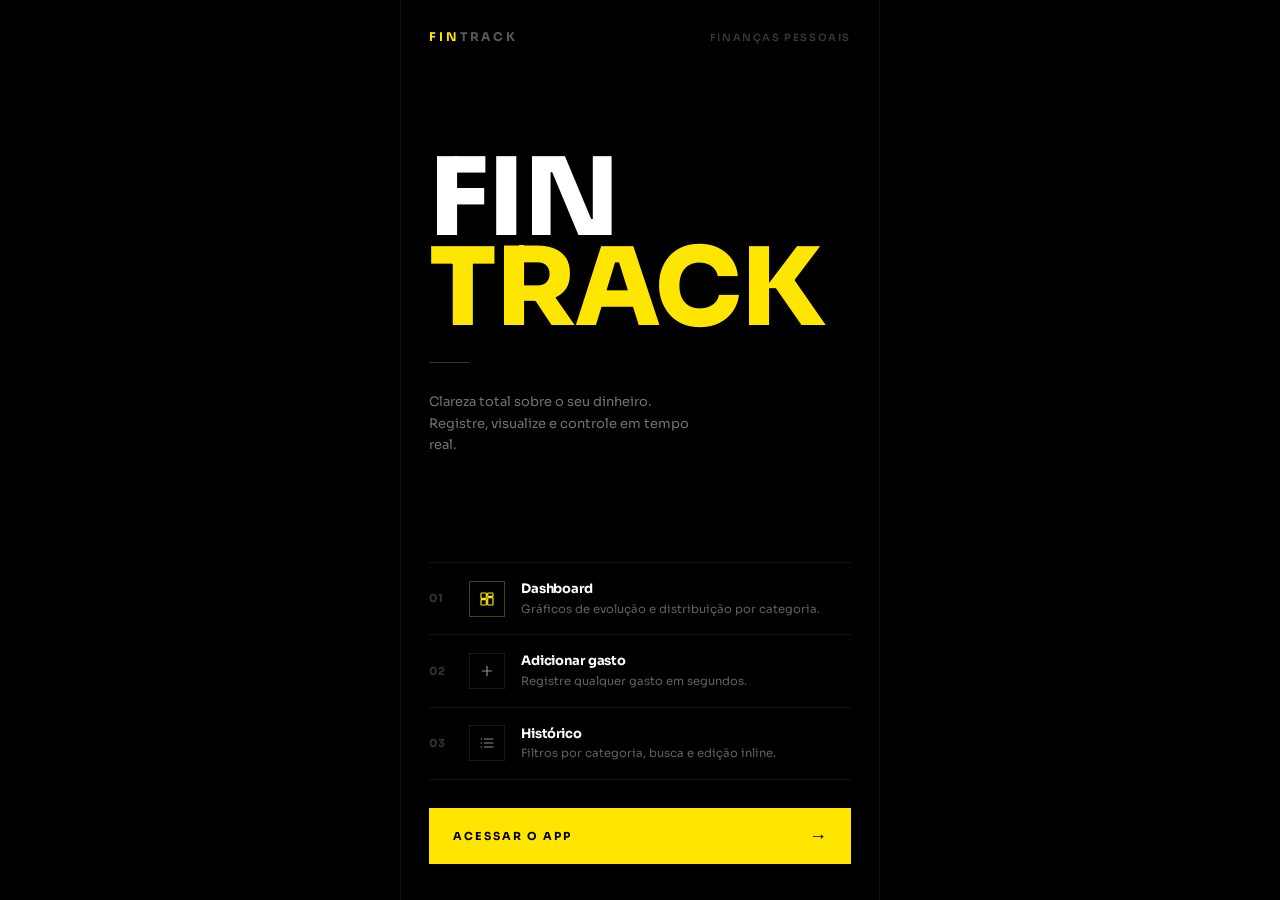
==== commit 38e182bd: "feat: redesign total — Digital Ledger editorial (C6-style) Interface completamente redesenhada com e" ====
--- a/frontend/index.html
+++ b/frontend/index.html
@@ -10,12 +10,11 @@
   <meta name="mobile-web-app-capable" content="yes" />
   <meta name="description" content="FinTrack — controle seus gastos pessoais com clareza." />
   <link rel="manifest" href="manifest.json" />
-  <title>FinTrack — Controle de Gastos</title>
+  <title>FinTrack</title>
 
   <link rel="preconnect" href="https://fonts.googleapis.com" />
   <link rel="preconnect" href="https://fonts.gstatic.com" crossorigin />
-  <link rel="stylesheet" href="https://fonts.googleapis.com/css2?family=Sora:wght@300;400;500;600;700;800&display=swap" />
-
+  <link rel="stylesheet" href="https://fonts.googleapis.com/css2?family=Sora:wght@200;300;400;500;600;700;800&display=swap" />
   <link rel="stylesheet" href="_shared.css" />
 
   <script>
@@ -33,19 +32,15 @@
   </script>
 
   <style>
-    :root {
-      --font-display: 'Sora', system-ui, sans-serif;
-      --font-body:    'Sora', system-ui, sans-serif;
-    }
-
     *, *::before, *::after { box-sizing: border-box; margin: 0; padding: 0; }
 
     body {
-      background: #000000;
-      color: #ffffff;
+      background: #000;
+      color: #fff;
       font-family: 'Sora', system-ui, sans-serif;
       -webkit-font-smoothing: antialiased;
       min-height: 100vh;
+      min-height: 100dvh;
       display: flex;
       justify-content: center;
     }
@@ -54,221 +49,237 @@
       width: 100%;
       max-width: 480px;
       min-height: 100vh;
+      min-height: 100dvh;
       display: flex;
       flex-direction: column;
-      border-left: 1px solid rgba(255,255,255,0.06);
-      border-right: 1px solid rgba(255,255,255,0.06);
-    }
-
-    /* ===== Navbar ===== */
-    .navbar {
+      border-left: 1px solid rgba(255,255,255,0.07);
+      border-right: 1px solid rgba(255,255,255,0.07);
+      overflow: hidden;
+    }
+
+    /* ── Marca topo ── */
+    .l-header {
+      padding: max(28px, env(safe-area-inset-top) + 16px) 28px 0;
       display: flex;
       align-items: center;
-      padding: max(24px, env(safe-area-inset-top) + 14px) 28px 20px;
-    }
-    .navbar .wordmark {
-      font-family: 'Sora', sans-serif;
-      font-size: 15px;
-      font-weight: 700;
-      letter-spacing: 0.22em;
+      justify-content: space-between;
+      animation: rise 0.5s cubic-bezier(0.22,1,0.36,1) 0.1s both;
+    }
+    .wordmark {
+      font-size: 12px;
+      font-weight: 700;
+      letter-spacing: 0.24em;
       text-transform: uppercase;
-      color: #ffffff;
-    }
-    .navbar .wordmark span { color: #FFE600; }
-
-    /* ===== Hero ===== */
+      color: rgba(255,255,255,0.35);
+    }
+    .wordmark strong { color: #FFE600; font-weight: 700; }
+    .l-header-tag {
+      font-size: 10px;
+      font-weight: 600;
+      letter-spacing: 0.16em;
+      text-transform: uppercase;
+      color: rgba(255,255,255,0.22);
+    }
+
+    /* ── Wordmark hero ── */
     .hero {
+      flex: 1;
+      padding: 0 28px;
       display: flex;
       flex-direction: column;
-      padding: 24px 28px 0;
-      gap: 28px;
-    }
-
-    .hero-cols {
-      display: flex;
-      align-items: flex-start;
-      gap: 22px;
-      animation: rise 0.55s cubic-bezier(0.22,1,0.36,1) 0.05s both;
-    }
-
-    .hero-left { flex: 0 0 54%; }
-
-    .hero-left h1 {
-      font-family: 'Sora', sans-serif;
+      justify-content: center;
+    }
+
+    .hero-mark {
+      line-height: 0.84;
+      letter-spacing: -0.06em;
       font-weight: 800;
-      font-size: clamp(34px, 10.5vw, 42px);
-      line-height: 1.05;
-      letter-spacing: -0.03em;
-      color: #ffffff;
-    }
-    .hero-left h1 .accent { color: #FFE600; }
-
-    .hero-right {
-      flex: 1;
-      padding-top: 6px;
-    }
-    .hero-right p {
+      animation: mark-in 0.8s cubic-bezier(0.22,1,0.36,1) 0.15s both;
+    }
+    .hero-mark .line-1 {
+      font-size: clamp(72px, 22vw, 108px);
+      color: #fff;
+      display: block;
+    }
+    .hero-mark .line-2 {
+      font-size: clamp(72px, 22vw, 108px);
+      color: #FFE600;
+      display: block;
+    }
+
+    /* Linha divisória amarela */
+    .hero-rule {
+      width: 40px;
+      height: 1px;
+      background: rgba(255,255,255,0.20);
+      margin: 28px 0;
+      animation: rule-in 0.6s cubic-bezier(0.22,1,0.36,1) 0.3s both;
+    }
+
+    .hero-copy {
+      animation: rise 0.5s cubic-bezier(0.22,1,0.36,1) 0.35s both;
+    }
+    .hero-tagline {
       font-size: 13px;
       font-weight: 400;
-      color: rgba(255,255,255,0.50);
-      line-height: 1.7;
-    }
-
-    /* Divisor */
-    .divider {
-      width: 100%;
-      height: 1px;
-      background: rgba(255,255,255,0.08);
-      animation: rise 0.45s cubic-bezier(0.22,1,0.36,1) 0.15s both;
-    }
-
-    /* ===== Features ===== */
+      color: rgba(255,255,255,0.45);
+      line-height: 1.65;
+      max-width: 260px;
+    }
+
+    /* ── Features ── */
     .features {
-      display: flex;
-      flex-direction: column;
-      gap: 0;
       padding: 0 28px;
-      animation: rise 0.5s cubic-bezier(0.22,1,0.36,1) 0.18s both;
-    }
-
-    .feat-item {
+      animation: rise 0.5s cubic-bezier(0.22,1,0.36,1) 0.42s both;
+    }
+    .feat {
       display: flex;
       align-items: center;
       gap: 16px;
-      padding: 18px 0;
-      border-bottom: 1px solid rgba(255,255,255,0.06);
-    }
-    .feat-item:last-child { border-bottom: none; }
-
+      padding: 16px 0;
+      border-top: 1px solid rgba(255,255,255,0.07);
+    }
+    .feat:last-child { border-bottom: 1px solid rgba(255,255,255,0.07); }
+
+    .feat-num {
+      font-size: 11px;
+      font-weight: 700;
+      color: rgba(255,255,255,0.20);
+      letter-spacing: 0.08em;
+      min-width: 24px;
+    }
     .feat-icon {
-      flex: 0 0 42px;
-      height: 42px;
-      border-radius: 12px;
-      background: rgba(255,255,255,0.05);
-      border: 1px solid rgba(255,255,255,0.08);
-      display: flex;
-      align-items: center;
-      justify-content: center;
-      color: rgba(255,255,255,0.7);
-    }
-    .feat-icon svg { width: 20px; height: 20px; }
-    .feat-icon.yellow { background: rgba(255,230,0,0.10); border-color: rgba(255,230,0,0.22); color: #FFE600; }
-
-    .feat-body { flex: 1; min-width: 0; }
+      width: 36px; height: 36px;
+      display: flex; align-items: center; justify-content: center;
+      border: 1px solid rgba(255,255,255,0.10);
+      flex-shrink: 0;
+    }
+    .feat-icon svg { width: 16px; height: 16px; color: rgba(255,255,255,0.55); }
+    .feat-icon.hl { border-color: rgba(255,230,0,0.30); }
+    .feat-icon.hl svg { color: #FFE600; }
+    .feat-body { flex: 1; }
     .feat-title {
-      font-size: 14px;
-      font-weight: 700;
-      color: #ffffff;
+      font-size: 13px;
+      font-weight: 700;
       letter-spacing: -0.01em;
-      margin-bottom: 3px;
+      margin-bottom: 2px;
     }
     .feat-desc {
-      font-size: 12.5px;
-      color: rgba(255,255,255,0.45);
-      line-height: 1.5;
-    }
-
-    /* ===== CTA ===== */
-    .cta-section {
-      padding: 24px 28px max(36px, env(safe-area-inset-bottom) + 24px);
-      animation: rise 0.6s cubic-bezier(0.22,1,0.36,1) 0.22s both;
-    }
-
-    .btn-cta {
+      font-size: 11.5px;
+      color: rgba(255,255,255,0.38);
+      line-height: 1.55;
+    }
+
+    /* ── CTA ── */
+    .cta-wrap {
+      padding: 28px 28px max(36px, env(safe-area-inset-bottom) + 24px);
+      animation: rise 0.5s cubic-bezier(0.22,1,0.36,1) 0.48s both;
+    }
+    .btn-enter {
       display: flex;
       align-items: center;
       justify-content: space-between;
       width: 100%;
-      height: 60px;
-      padding: 0 26px;
+      height: 56px;
+      padding: 0 24px;
       background: #FFE600;
-      border-radius: 14px;
-      color: #000000;
+      color: #000;
       font-family: 'Sora', sans-serif;
       font-weight: 700;
-      font-size: 13px;
-      letter-spacing: 0.1em;
+      font-size: 11px;
+      letter-spacing: 0.18em;
       text-transform: uppercase;
       text-decoration: none;
-      box-shadow: 0 8px 28px rgba(255,230,0,0.22);
-      transition: filter 0.2s, transform 0.18s;
-    }
-    .btn-cta:active { transform: scale(0.98); }
-    .btn-cta:hover  { filter: brightness(1.06); }
-    .btn-cta .arrow { font-size: 20px; font-weight: 300; }
-
+      border-radius: 0;
+      transition: filter 0.15s, transform 0.15s;
+    }
+    .btn-enter:active { transform: scale(0.98); }
+    .btn-enter:hover  { filter: brightness(1.06); }
+    .btn-enter .arr   { font-size: 18px; font-weight: 300; letter-spacing: 0; }
+
+    /* ── Animações ── */
     @keyframes rise {
-      from { opacity: 0; transform: translateY(18px); }
+      from { opacity: 0; transform: translateY(16px); }
       to   { opacity: 1; transform: translateY(0); }
+    }
+    @keyframes mark-in {
+      from { opacity: 0; transform: translateY(32px); filter: blur(4px); }
+      to   { opacity: 1; transform: translateY(0); filter: blur(0); }
+    }
+    @keyframes rule-in {
+      from { width: 0; opacity: 0; }
+      to   { width: 40px; opacity: 1; }
     }
   </style>
 </head>
 <body>
   <div class="landing">
 
-    <nav class="navbar">
-      <div class="wordmark">Fin<span>Track</span></div>
-    </nav>
+    <header class="l-header">
+      <div class="wordmark"><strong>Fin</strong>Track</div>
+      <div class="l-header-tag">Finanças pessoais</div>
+    </header>
 
     <section class="hero">
-      <div class="hero-cols">
-        <div class="hero-left">
-          <h1>Controle<br>total do<br>seu<br><span class="accent">dinheiro.</span></h1>
-        </div>
-        <div class="hero-right">
-          <p>Visualize, organize e controle seus gastos pessoais em tempo real. Simples e eficiente.</p>
-        </div>
-      </div>
-
-      <div class="divider"></div>
+      <div class="hero-mark">
+        <span class="line-1">FIN</span>
+        <span class="line-2">TRACK</span>
+      </div>
+      <div class="hero-rule"></div>
+      <div class="hero-copy">
+        <p class="hero-tagline">Clareza total sobre o seu dinheiro. Registre, visualize e controle em tempo real.</p>
+      </div>
     </section>
 
-    <!-- Seção de funcionalidades -->
     <div class="features">
-
-      <div class="feat-item">
-        <div class="feat-icon yellow">
+      <div class="feat">
+        <span class="feat-num">01</span>
+        <div class="feat-icon hl">
           <svg viewBox="0 0 24 24" fill="none" stroke="currentColor" stroke-width="1.8" stroke-linecap="round" stroke-linejoin="round">
-            <rect x="3" y="3" width="8" height="8" rx="2"/><rect x="13" y="3" width="8" height="5" rx="2"/>
-            <rect x="13" y="10" width="8" height="11" rx="2"/><rect x="3" y="13" width="8" height="8" rx="2"/>
+            <rect x="3" y="3" width="8" height="8" rx="1"/><rect x="13" y="3" width="8" height="5" rx="1"/>
+            <rect x="13" y="10" width="8" height="11" rx="1"/><rect x="3" y="13" width="8" height="8" rx="1"/>
           </svg>
         </div>
         <div class="feat-body">
           <div class="feat-title">Dashboard</div>
-          <div class="feat-desc">Gráficos de evolução mensal e distribuição por categoria com comparativo de períodos.</div>
-        </div>
-      </div>
-
-      <div class="feat-item">
+          <div class="feat-desc">Gráficos de evolução e distribuição por categoria.</div>
+        </div>
+      </div>
+
+      <div class="feat">
+        <span class="feat-num">02</span>
         <div class="feat-icon">
           <svg viewBox="0 0 24 24" fill="none" stroke="currentColor" stroke-width="1.8" stroke-linecap="round" stroke-linejoin="round">
-            <circle cx="12" cy="12" r="10"/><path d="M12 8v4"/><path d="M12 16h.01"/>
+            <path d="M12 5v14M5 12h14"/>
           </svg>
         </div>
         <div class="feat-body">
           <div class="feat-title">Adicionar gasto</div>
-          <div class="feat-desc">Registre qualquer gasto em segundos com valor, categoria, descrição e data.</div>
-        </div>
-      </div>
-
-      <div class="feat-item">
+          <div class="feat-desc">Registre qualquer gasto em segundos.</div>
+        </div>
+      </div>
+
+      <div class="feat">
+        <span class="feat-num">03</span>
         <div class="feat-icon">
           <svg viewBox="0 0 24 24" fill="none" stroke="currentColor" stroke-width="1.8" stroke-linecap="round" stroke-linejoin="round">
-            <path d="M8 6h13M8 12h13M8 18h13"/><circle cx="3.5" cy="6" r="1.2"/><circle cx="3.5" cy="12" r="1.2"/><circle cx="3.5" cy="18" r="1.2"/>
+            <path d="M8 6h13M8 12h13M8 18h13"/>
+            <circle cx="3.5" cy="6" r="1" fill="currentColor" stroke="none"/>
+            <circle cx="3.5" cy="12" r="1" fill="currentColor" stroke="none"/>
+            <circle cx="3.5" cy="18" r="1" fill="currentColor" stroke="none"/>
           </svg>
         </div>
         <div class="feat-body">
-          <div class="feat-title">Histórico de gastos</div>
-          <div class="feat-desc">Consulte, edite ou exclua qualquer lançamento com filtros por categoria e busca por descrição.</div>
-        </div>
-      </div>
-
+          <div class="feat-title">Histórico</div>
+          <div class="feat-desc">Filtros por categoria, busca e edição inline.</div>
+        </div>
+      </div>
     </div>
 
-    <div class="cta-section">
-      <a href="dashboard.html" class="btn-cta">
+    <div class="cta-wrap">
+      <a href="dashboard.html" class="btn-enter">
         <span>Acessar o app</span>
-        <span class="arrow">→</span>
+        <span class="arr">→</span>
       </a>
     </div>
 
--- a/frontend/_shared.css
+++ b/frontend/_shared.css
@@ -1,56 +1,43 @@
 /* =====================================================================
-   FinTrack — _shared.css
-   Paleta: preto puro + branco predominante + amarelo acento (C6-style)
+   FinTrack — _shared.css  |  Digital Ledger — Editorial Minimal
+   Preto absoluto · Sora · Amarelo cirúrgico · Zero radius
    ===================================================================== */
 
-@import url('https://fonts.googleapis.com/css2?family=Sora:wght@300;400;500;600;700;800&family=Inter:wght@400;500;600;700&display=swap');
+@import url('https://fonts.googleapis.com/css2?family=Sora:wght@200;300;400;500;600;700;800&display=swap');
 
 :root {
-  --bg:           #000000;
-  --bg-soft:      #111111;
-  --primary:      #FFE600;
-  --primary-hover:#F5DC00;
-  --secondary:    #FFFFFF;
-  --accent:       #FFE600;
-  --text:         #FFFFFF;
-  --text-dim:     rgba(255, 255, 255, 0.55);
-  --text-faint:   rgba(255, 255, 255, 0.28);
-  --card:         #111111;
-  --card-2:       #0A0A0A;
-  --border:       rgba(255, 255, 255, 0.10);
-  --border-soft:  rgba(255, 255, 255, 0.06);
-  --glow:         rgba(255, 230, 0, 0.22);
+  --bg:         #000000;
+  --bg-sub:     #080808;
+  --fg:         #FFFFFF;
+  --muted:      rgba(255,255,255,0.45);
+  --faint:      rgba(255,255,255,0.18);
+  --accent:     #FFE600;
+  --border:     rgba(255,255,255,0.08);
+  --border-mid: rgba(255,255,255,0.16);
+  --border-str: rgba(255,255,255,0.32);
 
   --cat-alimentacao: #E17055;
   --cat-transporte:  #00CEC9;
   --cat-lazer:       #FDCB6E;
-  --cat-moradia:     #6C5CE7;
+  --cat-moradia:     #A29BFE;
   --cat-saude:       #00B894;
-  --cat-educacao:    #E84393;
+  --cat-educacao:    #FD79A8;
   --cat-outros:      #74B9FF;
 
-  --font-display: 'Sora', system-ui, sans-serif;
-  --font-body:    'Inter', system-ui, -apple-system, sans-serif;
-
-  --app-max:    480px;
-  --nav-h:      72px;
-  --radius:     18px;
-  --radius-sm:  12px;
-
-  --shadow-soft: 0 8px 28px rgba(0, 0, 0, 0.6);
-  --shadow-glow: 0 6px 22px var(--glow);
-
-  --ease: cubic-bezier(0.22, 1, 0.36, 1);
-}
-
+  --font:    'Sora', system-ui, sans-serif;
+  --app-max: 480px;
+  --nav-h:   60px;
+  --ease:    cubic-bezier(0.22, 1, 0.36, 1);
+}
+
+/* ── Reset ────────────────────────────────────────────────────────── */
 *, *::before, *::after { box-sizing: border-box; margin: 0; padding: 0; }
-
 html { -webkit-text-size-adjust: 100%; }
 
 body {
-  font-family: var(--font-body);
+  font-family: var(--font);
   background: var(--bg);
-  color: var(--text);
+  color: var(--fg);
   line-height: 1.5;
   -webkit-font-smoothing: antialiased;
   text-rendering: optimizeLegibility;
@@ -65,6 +52,7 @@
 a { color: inherit; text-decoration: none; }
 ul { list-style: none; }
 
+/* ── App shell ────────────────────────────────────────────────────── */
 .app {
   position: relative;
   z-index: 1;
@@ -74,167 +62,186 @@
   background: var(--bg);
   display: flex;
   flex-direction: column;
-  border-left: 1px solid var(--border-soft);
-  border-right: 1px solid var(--border-soft);
+  border-left: 1px solid var(--border);
+  border-right: 1px solid var(--border);
 }
 
 .screen {
   flex: 1;
-  padding: 0 20px calc(var(--nav-h) + 28px);
-  animation: page-in 0.5s var(--ease) both;
-}
-
-/* ---------- Tipografia ---------- */
+  padding: 0 24px calc(var(--nav-h) + 40px);
+  animation: page-in 0.45s var(--ease) both;
+}
+
+/* ── Tipografia ───────────────────────────────────────────────────── */
+.eyebrow {
+  font-size: 10px;
+  font-weight: 700;
+  letter-spacing: 0.22em;
+  text-transform: uppercase;
+  color: var(--muted);
+}
+.muted  { color: var(--muted); }
+.faint  { color: var(--faint); }
 .display {
-  font-family: var(--font-display);
-  font-weight: 400;
-  line-height: 0.92;
-  letter-spacing: 0.5px;
-  text-transform: uppercase;
-}
-.eyebrow {
-  font-size: 12px;
-  letter-spacing: 0.18em;
-  text-transform: uppercase;
-  color: var(--text-dim);
-  font-weight: 600;
-}
-.muted { color: var(--text-dim); }
-.faint { color: var(--text-faint); }
-
-/* ---------- Topbar ---------- */
+  font-family: var(--font);
+  font-weight: 800;
+  letter-spacing: -0.05em;
+  line-height: 0.9;
+}
+
+/* ── Topbar ───────────────────────────────────────────────────────── */
 .topbar {
   position: sticky;
   top: 0;
   z-index: 20;
-  padding: max(26px, env(safe-area-inset-top) + 12px) 20px 16px;
-  background: linear-gradient(180deg, #000 70%, transparent);
+  padding: max(22px, env(safe-area-inset-top) + 12px) 24px 16px;
+  background: var(--bg);
   display: flex;
   align-items: flex-end;
   justify-content: space-between;
   gap: 12px;
+  border-bottom: 1px solid var(--border);
 }
 .topbar h1 {
-  font-family: var(--font-display);
-  font-weight: 700;
-  font-size: 34px;
-  letter-spacing: -0.03em;
+  font-family: var(--font);
+  font-weight: 800;
+  font-size: 26px;
+  letter-spacing: -0.04em;
   line-height: 1.0;
-}
-.topbar .sub { font-size: 13px; color: var(--text-dim); margin-top: 2px; }
-
-/* ---------- Cards ---------- */
+  text-transform: uppercase;
+}
+.topbar .sub { font-size: 11px; color: var(--muted); margin-top: 3px; letter-spacing: 0.06em; }
+
+/* ── Cards → painéis editoriais ──────────────────────────────────── */
 .card {
-  background: var(--card);
+  background: var(--bg-sub);
   border: 1px solid var(--border);
-  border-radius: var(--radius);
-  padding: 18px;
-  box-shadow: var(--shadow-soft);
-  transition: transform 0.25s var(--ease), border-color 0.25s var(--ease);
-}
-.card.interactive:hover { transform: translateY(-3px); border-color: rgba(255,230,0,0.3); }
-.card.interactive:active { transform: translateY(-1px) scale(0.995); }
-
-/* ---------- Botões ---------- */
+  border-radius: 0;
+  padding: 20px;
+  transition: border-color 0.2s var(--ease);
+}
+.card.interactive:hover { border-color: var(--border-mid); }
+.card.interactive:active { transform: scale(0.995); }
+
+/* ── Botões ───────────────────────────────────────────────────────── */
 .btn {
   display: inline-flex;
   align-items: center;
   justify-content: center;
-  gap: 9px;
-  height: 54px;
+  gap: 8px;
+  height: 52px;
   padding: 0 24px;
-  border-radius: 14px;
-  font-weight: 600;
-  font-size: 16px;
-  letter-spacing: 0.01em;
-  transition: transform 0.18s var(--ease), box-shadow 0.25s var(--ease), filter 0.2s var(--ease);
+  border-radius: 0;
+  font-family: var(--font);
+  font-weight: 700;
+  font-size: 11px;
+  letter-spacing: 0.18em;
+  text-transform: uppercase;
+  transition: transform 0.15s var(--ease), filter 0.15s var(--ease), background 0.15s;
   user-select: none;
 }
-.btn:active { transform: scale(0.96); }
+.btn:active { transform: scale(0.97); }
+
 .btn-primary {
-  background: var(--primary);
+  background: var(--accent);
   color: #000000;
-  box-shadow: 0 6px 20px rgba(255,230,0,0.18);
-}
-.btn-primary:hover { filter: brightness(1.06); box-shadow: 0 10px 30px rgba(255,230,0,0.28); }
+}
+.btn-primary:hover { filter: brightness(1.07); }
+
 .btn-ghost {
-  background: rgba(255,255,255,0.04);
-  border: 1px solid var(--border);
-  color: var(--text);
-}
-.btn-ghost:hover { border-color: rgba(255,230,0,0.4); background: rgba(255,230,0,0.06); }
+  background: transparent;
+  border: 1px solid var(--border-mid);
+  color: var(--fg);
+  font-size: 10px;
+  height: 40px;
+  padding: 0 16px;
+}
+.btn-ghost:hover { border-color: var(--border-str); }
+
 .btn-block { width: 100%; }
-.btn-danger { background: rgba(180,70,60,0.14); border: 1px solid rgba(180,70,60,0.4); color: #e8a59c; }
-.btn-danger:hover { background: rgba(180,70,60,0.22); }
-
-/* ---------- Pills ---------- */
+.btn-danger {
+  background: transparent;
+  border: 1px solid rgba(239,68,68,0.30);
+  color: rgba(239,68,68,0.85);
+  font-size: 10px;
+  height: 40px;
+}
+.btn-danger:hover { background: rgba(239,68,68,0.07); }
+
+/* ── Pills ────────────────────────────────────────────────────────── */
 .pills {
   display: flex;
-  gap: 9px;
+  gap: 6px;
   overflow-x: auto;
-  padding: 4px 0 8px;
+  padding: 2px 0 10px;
   scrollbar-width: none;
 }
 .pills::-webkit-scrollbar { display: none; }
+
 .pill {
   flex: 0 0 auto;
   display: inline-flex;
   align-items: center;
   gap: 6px;
-  height: 38px;
-  padding: 0 15px;
-  border-radius: 100px;
-  font-size: 13.5px;
-  font-weight: 500;
+  height: 32px;
+  padding: 0 13px;
+  border-radius: 0;
+  font-size: 10px;
+  font-weight: 700;
+  letter-spacing: 0.14em;
+  text-transform: uppercase;
   white-space: nowrap;
-  background: rgba(255,255,255,0.04);
-  border: 1px solid var(--border-soft);
-  color: var(--text-dim);
-  transition: all 0.2s var(--ease);
+  background: transparent;
+  border: 1px solid var(--border);
+  color: var(--muted);
+  transition: all 0.18s var(--ease);
 }
 .pill:active { transform: scale(0.95); }
 .pill.active {
-  background: rgba(255,230,0,0.10);
-  border-color: var(--primary);
-  color: var(--text);
-  box-shadow: 0 0 0 1px rgba(255,230,0,0.15);
-}
-.pill-icon { display: flex; align-items: center; justify-content: center; }
-.pill-icon svg { width: 13px; height: 13px; }
-
-/* ---------- Formulários ---------- */
-.field { margin-bottom: 18px; }
+  border-color: var(--fg);
+  color: var(--fg);
+}
+.pill-icon { display: flex; align-items: center; }
+.pill-icon svg { width: 11px; height: 11px; }
+
+/* ── Formulários ──────────────────────────────────────────────────── */
+.field { margin-bottom: 24px; }
 .field label {
   display: block;
-  font-size: 12px;
-  letter-spacing: 0.12em;
-  text-transform: uppercase;
-  color: var(--text-dim);
-  margin-bottom: 9px;
-  font-weight: 600;
+  font-size: 10px;
+  letter-spacing: 0.22em;
+  text-transform: uppercase;
+  color: var(--muted);
+  margin-bottom: 12px;
+  font-weight: 700;
 }
 .input {
   width: 100%;
-  height: 56px;
-  padding: 0 16px;
-  background: var(--card);
-  border: 1px solid var(--border);
-  border-radius: var(--radius-sm);
-  color: var(--text);
-  font-size: 16px;
-  transition: border-color 0.2s var(--ease), box-shadow 0.2s var(--ease);
+  height: 48px;
+  padding: 0 0 10px 0;
+  background: transparent;
+  border: none;
+  border-bottom: 1px solid var(--border-mid);
+  border-radius: 0;
+  color: var(--fg);
+  font-family: var(--font);
+  font-size: 15px;
+  font-weight: 500;
+  transition: border-color 0.2s var(--ease);
   -webkit-appearance: none;
   appearance: none;
 }
-.input::placeholder { color: var(--text-faint); }
+.input::placeholder { color: var(--faint); }
 .input:focus {
   outline: none;
-  border-color: var(--primary);
-  box-shadow: 0 0 0 3px rgba(255,230,0,0.12);
-}
-textarea.input { height: auto; min-height: 92px; padding: 14px 16px; resize: vertical; line-height: 1.5; }
-
-/* ---------- Nav inferior ---------- */
+  border-bottom-color: var(--fg);
+}
+textarea.input {
+  height: auto; min-height: 72px;
+  padding: 0; resize: none; line-height: 1.6;
+}
+
+/* ── Navegação inferior ───────────────────────────────────────────── */
 .bottom-nav {
   position: fixed;
   bottom: 0;
@@ -246,9 +253,9 @@
   display: grid;
   grid-template-columns: repeat(4, 1fr);
   align-items: center;
-  background: rgba(0,0,0,0.92);
-  backdrop-filter: blur(18px) saturate(140%);
-  -webkit-backdrop-filter: blur(18px) saturate(140%);
+  background: rgba(0,0,0,0.96);
+  backdrop-filter: blur(24px) saturate(200%);
+  -webkit-backdrop-filter: blur(24px) saturate(200%);
   border-top: 1px solid var(--border);
   padding-bottom: env(safe-area-inset-bottom, 0);
   z-index: 50;
@@ -257,114 +264,138 @@
   display: flex;
   flex-direction: column;
   align-items: center;
-  gap: 4px;
-  font-size: 10.5px;
-  letter-spacing: 0.04em;
-  color: var(--text-faint);
-  font-weight: 600;
+  justify-content: center;
+  gap: 5px;
+  font-size: 8px;
+  font-weight: 700;
+  letter-spacing: 0.16em;
+  text-transform: uppercase;
+  color: var(--faint);
+  height: 100%;
+  position: relative;
   transition: color 0.2s var(--ease);
 }
-.nav-item svg { width: 23px; height: 23px; transition: transform 0.25s var(--ease); }
+.nav-item svg { width: 19px; height: 19px; stroke-width: 1.5; transition: transform 0.2s var(--ease); }
 .nav-item:active svg { transform: scale(0.85); }
-.nav-item.active { color: var(--primary); }
-.nav-item.active svg { filter: drop-shadow(0 0 6px rgba(255,230,0,0.4)); }
-
+.nav-item.active { color: var(--fg); }
+.nav-item.active::before {
+  content: '';
+  position: absolute;
+  top: 0;
+  left: 25%;
+  right: 25%;
+  height: 1px;
+  background: var(--accent);
+}
+
+/* Botão adicionar — quadrado amarelo */
 .nav-item.nav-add svg {
-  width: 46px; height: 46px;
-  margin-top: -22px;
-  background: var(--primary);
+  width: 38px; height: 38px;
+  margin-top: -12px;
+  padding: 9px;
+  border: 1px solid var(--border-str);
+  color: var(--fg);
+  stroke-width: 2;
+  background: #000;
+}
+.nav-item.nav-add.active svg,
+.nav-item.nav-add:hover svg {
+  border-color: var(--accent);
+  color: var(--accent);
+}
+
+/* ── Spinner ──────────────────────────────────────────────────────── */
+.spinner {
+  width: 26px; height: 26px;
   border-radius: 50%;
-  padding: 11px;
-  color: #000000;
-  box-shadow: 0 4px 16px rgba(255,230,0,0.28);
-}
-
-/* ---------- Spinner ---------- */
-.spinner {
-  width: 34px; height: 34px;
-  border-radius: 50%;
-  border: 3px solid rgba(255,255,255,0.10);
-  border-top-color: var(--primary);
-  animation: spin 0.8s linear infinite;
+  border: 1.5px solid rgba(255,255,255,0.08);
+  border-top-color: var(--accent);
+  animation: spin 0.7s linear infinite;
 }
 .loading-wrap {
   display: flex;
   flex-direction: column;
   align-items: center;
-  gap: 14px;
-  padding: 60px 0;
-  color: var(--text-dim);
-  font-size: 13px;
-}
-
-/* ---------- Estado vazio ---------- */
+  gap: 18px;
+  padding: 72px 0;
+  color: var(--muted);
+  font-size: 10px;
+  letter-spacing: 0.20em;
+  text-transform: uppercase;
+  font-weight: 700;
+}
+
+/* ── Estado vazio ─────────────────────────────────────────────────── */
 .empty {
   text-align: center;
-  padding: 54px 24px;
-  color: var(--text-dim);
-}
-.empty .ic { font-size: 38px; margin-bottom: 12px; opacity: 0.7; }
-
-/* ---------- Notice ---------- */
+  padding: 72px 24px;
+  color: var(--muted);
+  font-size: 13px;
+}
+.empty .ic { margin-bottom: 20px; opacity: 0.35; }
+
+/* ── Notice ───────────────────────────────────────────────────────── */
 .notice {
   display: flex;
   align-items: center;
-  gap: 9px;
-  font-size: 12px;
-  color: var(--text-dim);
-  background: rgba(255,230,0,0.06);
-  border: 1px solid rgba(255,230,0,0.18);
-  border-radius: 10px;
-  padding: 9px 12px;
-  margin: 4px 0 14px;
-}
-.notice b { color: var(--primary); font-weight: 600; }
-
-/* ---------- Toast ---------- */
+  gap: 10px;
+  font-size: 10px;
+  font-weight: 600;
+  letter-spacing: 0.06em;
+  color: var(--muted);
+  border: 1px solid rgba(255,230,0,0.15);
+  padding: 10px 14px;
+  margin: 8px 0 18px;
+}
+.notice b { color: var(--accent); font-weight: 700; }
+
+/* ── Toast ────────────────────────────────────────────────────────── */
 .toast {
   position: fixed;
   left: 50%;
-  bottom: calc(var(--nav-h) + 18px);
-  transform: translate(-50%, 24px);
-  background: var(--primary);
+  bottom: calc(var(--nav-h) + 16px);
+  transform: translate(-50%, 16px);
+  background: var(--accent);
   color: #000000;
-  font-weight: 700;
-  font-size: 14px;
-  padding: 13px 22px;
-  border-radius: 100px;
-  box-shadow: 0 6px 20px rgba(255,230,0,0.22);
+  font-family: var(--font);
+  font-weight: 700;
+  font-size: 10px;
+  letter-spacing: 0.18em;
+  text-transform: uppercase;
+  padding: 12px 22px;
+  border-radius: 0;
   opacity: 0;
   pointer-events: none;
-  transition: opacity 0.3s var(--ease), transform 0.4s var(--ease);
+  transition: opacity 0.25s var(--ease), transform 0.35s var(--ease);
   z-index: 200;
   display: flex; align-items: center; gap: 8px;
 }
 .toast.show { opacity: 1; transform: translate(-50%, 0); }
 
-/* ---------- Animações ---------- */
+/* ── Animações ────────────────────────────────────────────────────── */
 @keyframes spin { to { transform: rotate(360deg); } }
 @keyframes page-in {
   from { opacity: 0; transform: translateY(10px); }
   to   { opacity: 1; transform: translateY(0); }
 }
 @keyframes rise {
-  from { opacity: 0; transform: translateY(16px); }
+  from { opacity: 0; transform: translateY(12px); }
   to   { opacity: 1; transform: translateY(0); }
 }
 @keyframes pop {
-  0%   { transform: scale(0.6); opacity: 0; }
-  60%  { transform: scale(1.08); }
+  0%   { transform: scale(0.75); opacity: 0; }
+  60%  { transform: scale(1.04); }
   100% { transform: scale(1); opacity: 1; }
 }
-.rise { animation: rise 0.55s var(--ease) both; }
-.stagger > * { animation: rise 0.5s var(--ease) both; }
+.rise { animation: rise 0.45s var(--ease) both; }
+.stagger > * { animation: rise 0.4s var(--ease) both; }
 .stagger > *:nth-child(1) { animation-delay: 0.04s; }
-.stagger > *:nth-child(2) { animation-delay: 0.10s; }
-.stagger > *:nth-child(3) { animation-delay: 0.16s; }
-.stagger > *:nth-child(4) { animation-delay: 0.22s; }
-.stagger > *:nth-child(5) { animation-delay: 0.28s; }
-.stagger > *:nth-child(6) { animation-delay: 0.34s; }
-.stagger > *:nth-child(7) { animation-delay: 0.40s; }
+.stagger > *:nth-child(2) { animation-delay: 0.09s; }
+.stagger > *:nth-child(3) { animation-delay: 0.14s; }
+.stagger > *:nth-child(4) { animation-delay: 0.19s; }
+.stagger > *:nth-child(5) { animation-delay: 0.24s; }
+.stagger > *:nth-child(6) { animation-delay: 0.29s; }
+.stagger > *:nth-child(7) { animation-delay: 0.34s; }
 
 @media (prefers-reduced-motion: reduce) {
   * { animation: none !important; transition: none !important; }
@@ -372,36 +403,36 @@
 
 ::-webkit-scrollbar { width: 0; height: 0; }
 
-/* ---------- Splash screen ---------- */
+/* ── Splash ───────────────────────────────────────────────────────── */
 #ft-splash {
   position: fixed; inset: 0; z-index: 9999;
   background: #000000;
   display: flex; flex-direction: column;
-  align-items: center; justify-content: center; gap: 14px;
-  animation: splash-out 0.5s ease 2.0s forwards;
+  align-items: center; justify-content: center; gap: 0;
+  animation: splash-out 0.45s ease 2.2s forwards;
 }
 #ft-splash .s-word {
   font-family: 'Sora', system-ui, sans-serif;
   font-weight: 800;
-  font-size: 52px;
-  letter-spacing: -0.04em;
-  line-height: 1;
+  font-size: clamp(48px, 16vw, 72px);
+  letter-spacing: -0.06em;
+  line-height: 0.88;
   animation: splash-word 0.7s cubic-bezier(0.22, 1, 0.36, 1) both;
 }
-#ft-splash .s-fin   { color: #FFE600; }
-#ft-splash .s-track { color: #FFFFFF; }
+#ft-splash .s-fin   { color: #FFE600; display: block; }
+#ft-splash .s-track { color: #FFFFFF; display: block; }
 #ft-splash .s-bar {
-  height: 2px; width: 0; border-radius: 2px;
-  background: #FFE600;
-  animation: splash-bar 0.55s cubic-bezier(0.22, 1, 0.36, 1) 0.35s forwards;
+  height: 1px; width: 0; margin-top: 20px;
+  background: rgba(255,255,255,0.25);
+  animation: splash-bar 0.6s cubic-bezier(0.22, 1, 0.36, 1) 0.4s forwards;
 }
 @keyframes splash-word {
-  from { opacity: 0; filter: blur(14px); transform: scale(0.88); }
-  to   { opacity: 1; filter: blur(0);    transform: scale(1); }
+  from { opacity: 0; transform: translateY(20px); filter: blur(8px); }
+  to   { opacity: 1; transform: translateY(0); filter: blur(0); }
 }
 @keyframes splash-bar {
   from { width: 0; }
-  to   { width: 72px; }
+  to   { width: 80px; }
 }
 @keyframes splash-out {
   from { opacity: 1; }
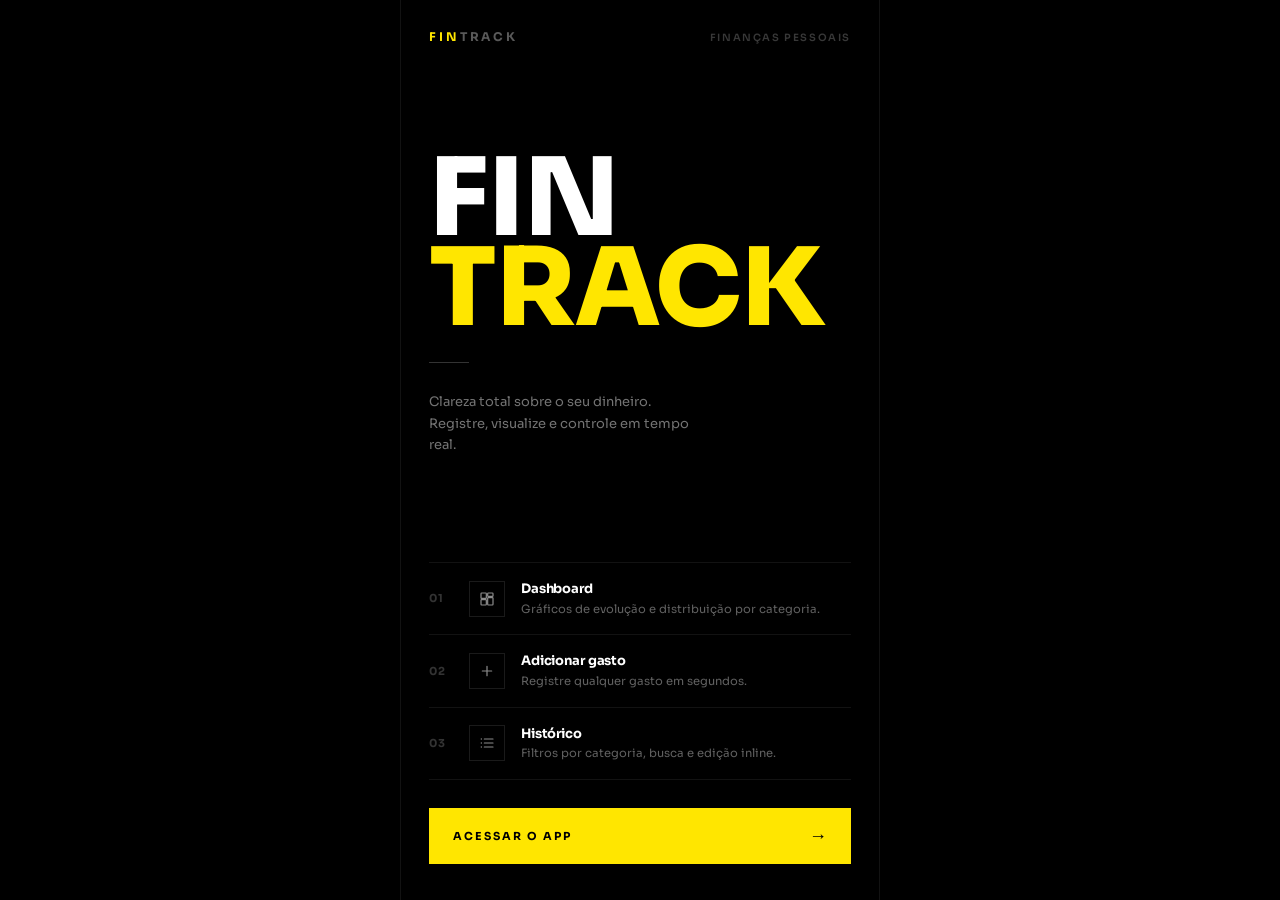
==== commit 90ace1b4: "feat: cores categorias + páginas detalhe evolução e por-categoria - Landing: ícone dashboard volta a" ====
--- a/frontend/index.html
+++ b/frontend/index.html
@@ -234,7 +234,7 @@
     <div class="features">
       <div class="feat">
         <span class="feat-num">01</span>
-        <div class="feat-icon hl">
+        <div class="feat-icon">
           <svg viewBox="0 0 24 24" fill="none" stroke="currentColor" stroke-width="1.8" stroke-linecap="round" stroke-linejoin="round">
             <rect x="3" y="3" width="8" height="8" rx="1"/><rect x="13" y="3" width="8" height="5" rx="1"/>
             <rect x="13" y="10" width="8" height="11" rx="1"/><rect x="3" y="13" width="8" height="8" rx="1"/>
--- a/frontend/_shared.css
+++ b/frontend/_shared.css
@@ -16,13 +16,13 @@
   --border-mid: rgba(255,255,255,0.16);
   --border-str: rgba(255,255,255,0.32);
 
-  --cat-alimentacao: #E17055;
-  --cat-transporte:  #00CEC9;
-  --cat-lazer:       #FDCB6E;
-  --cat-moradia:     #A29BFE;
-  --cat-saude:       #00B894;
-  --cat-educacao:    #FD79A8;
-  --cat-outros:      #74B9FF;
+  --cat-alimentacao: #EF4444;
+  --cat-transporte:  #3B82F6;
+  --cat-lazer:       #F97316;
+  --cat-moradia:     #8B5CF6;
+  --cat-saude:       #06B6D4;
+  --cat-educacao:    #EC4899;
+  --cat-outros:      #6B7280;
 
   --font:    'Sora', system-ui, sans-serif;
   --app-max: 480px;
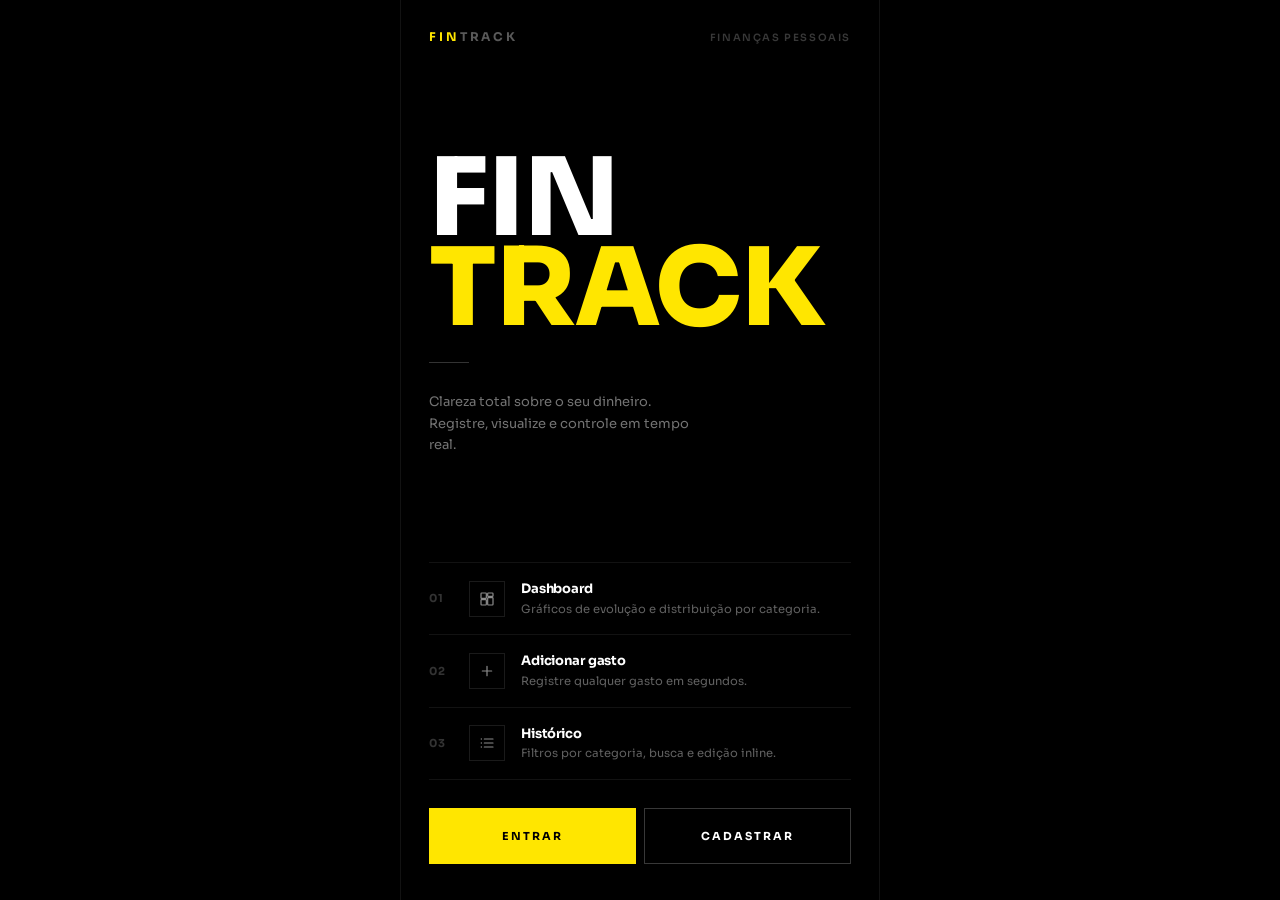
==== commit 13da1a72: "feat: páginas de login/cadastrar + nav sem ícone home + database.py restaurado - Restaura database.p" ====
--- a/frontend/index.html
+++ b/frontend/index.html
@@ -175,13 +175,18 @@
       padding: 28px 28px max(36px, env(safe-area-inset-bottom) + 24px);
       animation: rise 0.5s cubic-bezier(0.22,1,0.36,1) 0.48s both;
     }
+    .cta-btns {
+      display: grid;
+      grid-template-columns: 1fr 1fr;
+      gap: 8px;
+    }
     .btn-enter {
       display: flex;
       align-items: center;
-      justify-content: space-between;
-      width: 100%;
+      justify-content: center;
+      gap: 8px;
       height: 56px;
-      padding: 0 24px;
+      padding: 0 20px;
       background: #FFE600;
       color: #000;
       font-family: 'Sora', sans-serif;
@@ -195,7 +200,26 @@
     }
     .btn-enter:active { transform: scale(0.98); }
     .btn-enter:hover  { filter: brightness(1.06); }
-    .btn-enter .arr   { font-size: 18px; font-weight: 300; letter-spacing: 0; }
+    .btn-outline {
+      display: flex;
+      align-items: center;
+      justify-content: center;
+      height: 56px;
+      padding: 0 20px;
+      background: transparent;
+      color: #fff;
+      font-family: 'Sora', sans-serif;
+      font-weight: 700;
+      font-size: 11px;
+      letter-spacing: 0.18em;
+      text-transform: uppercase;
+      text-decoration: none;
+      border: 1px solid rgba(255,255,255,0.22);
+      border-radius: 0;
+      transition: border-color 0.15s, transform 0.15s;
+    }
+    .btn-outline:active { transform: scale(0.98); }
+    .btn-outline:hover  { border-color: rgba(255,255,255,0.55); }
 
     /* ── Animações ── */
     @keyframes rise {
@@ -277,10 +301,10 @@
     </div>
 
     <div class="cta-wrap">
-      <a href="dashboard.html" class="btn-enter">
-        <span>Acessar o app</span>
-        <span class="arr">→</span>
-      </a>
+      <div class="cta-btns">
+        <a href="login.html" class="btn-enter">Entrar</a>
+        <a href="cadastrar.html" class="btn-outline">Cadastrar</a>
+      </div>
     </div>
 
   </div>
--- a/frontend/_shared.css
+++ b/frontend/_shared.css
@@ -251,7 +251,7 @@
   max-width: var(--app-max);
   height: var(--nav-h);
   display: grid;
-  grid-template-columns: repeat(4, 1fr);
+  grid-template-columns: repeat(3, 1fr);
   align-items: center;
   background: rgba(0,0,0,0.96);
   backdrop-filter: blur(24px) saturate(200%);
